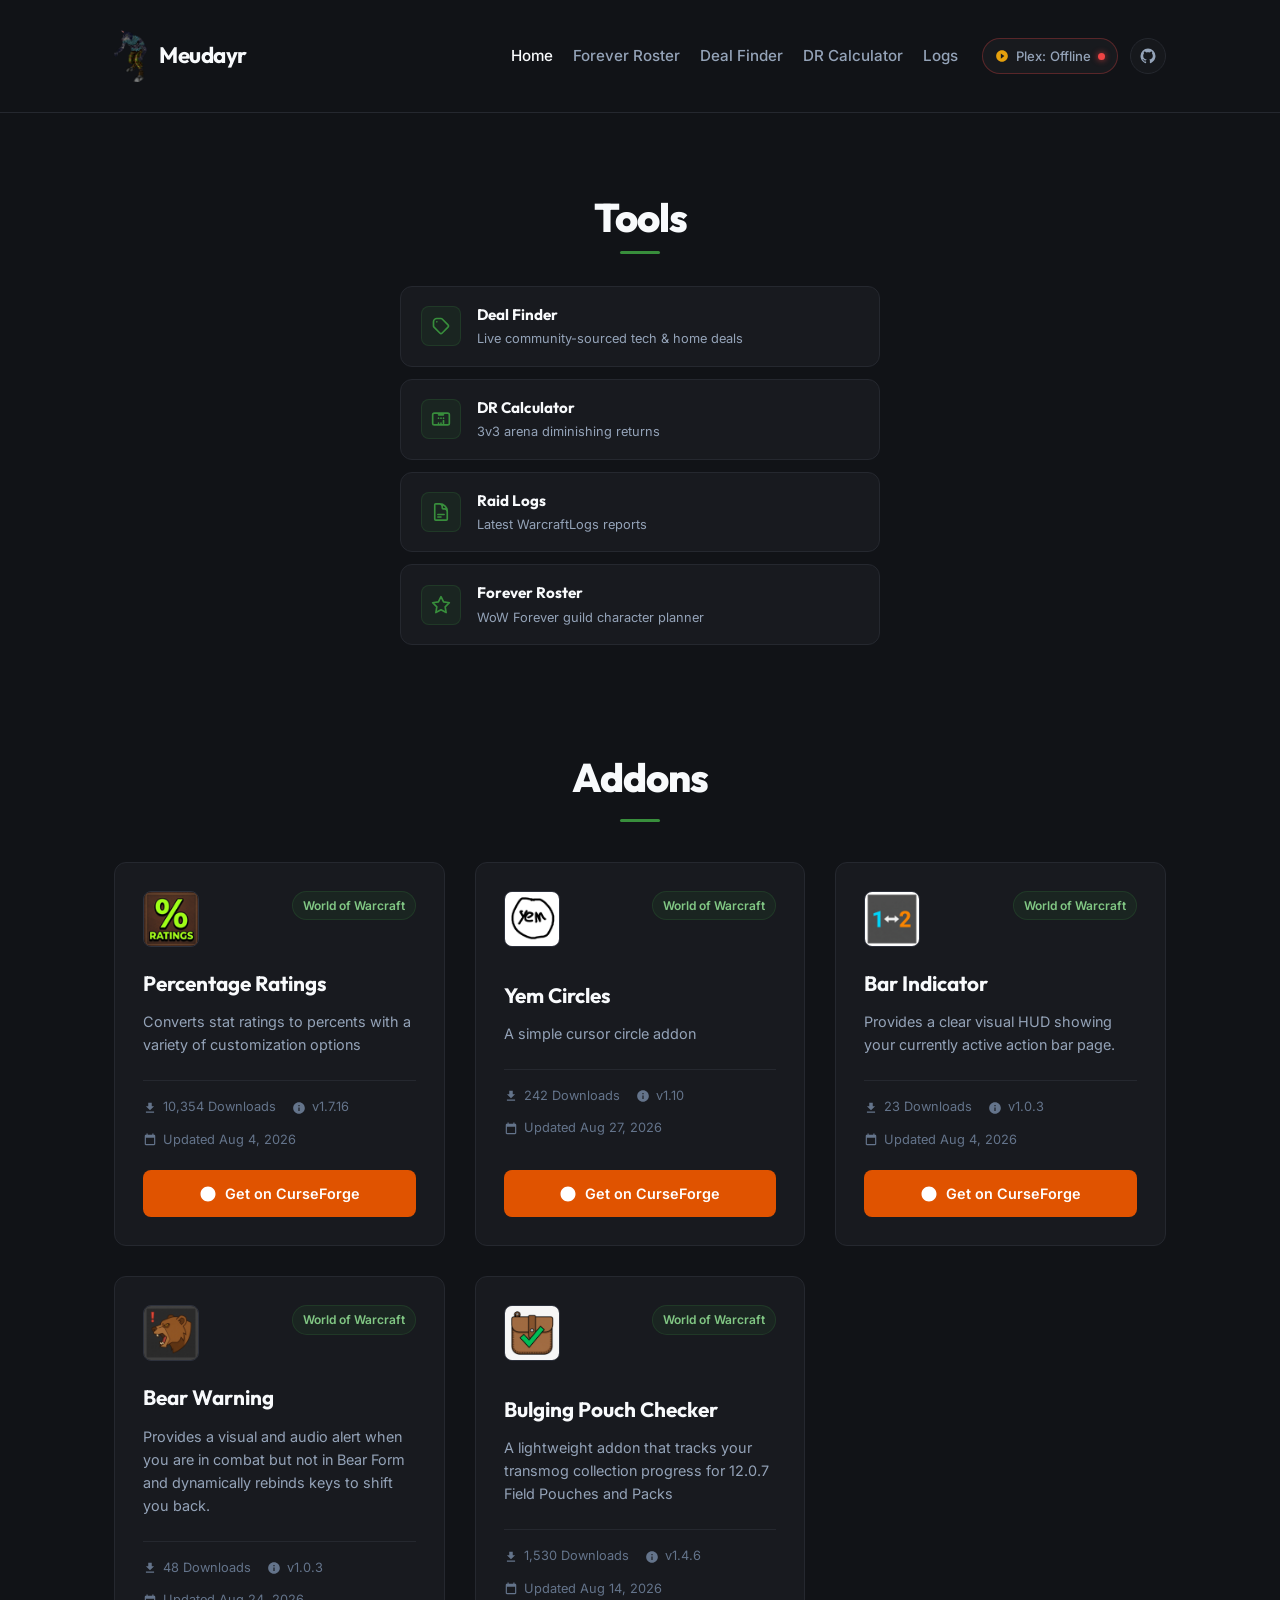
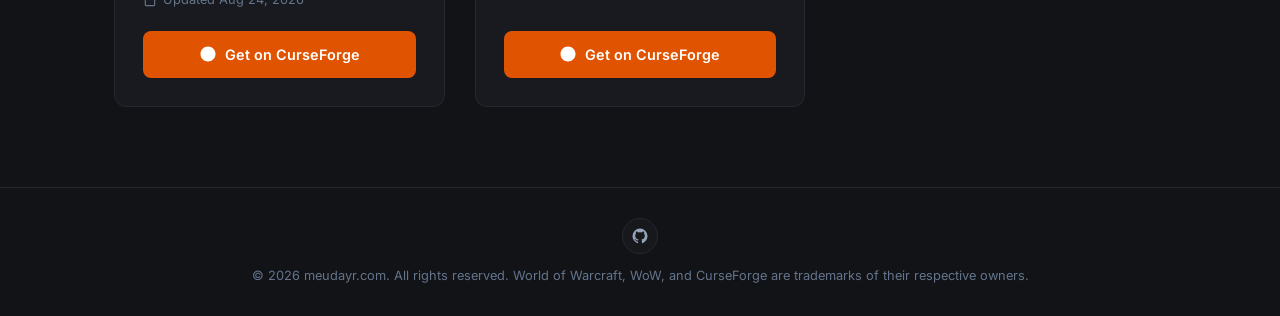
==== index.html @ 92166dbe "Update Forever Roster: replace signups icon, set Ranged DPS spell icon, remove bubble and descriptio" ====
<!DOCTYPE html>
<html lang="en">
<head>
  <meta charset="UTF-8">
  <meta name="viewport" content="width=device-width, initial-scale=1.0">
  
  <!-- SEO Meta Tags -->
  <title>Meudayr - WoW Addons & Tools</title>
  <meta name="description" content="Explore World of Warcraft addons, 3v3 Arena DR Calculator, Raid Logs, and projects by Meudayr.">
  <meta name="keywords" content="Meudayr, CurseForge, WoW Addons, World of Warcraft, Percentage Ratings, Bulging Pouch Checker, Yem Circles, DR Calculator">
  <meta name="author" content="Meudayr">
  
  <!-- OpenGraph Social Embed Tags (Discord, iMessage, Twitter, Slack) -->
  <meta property="og:title" content="Meudayr - WoW Addons & Tools">
  <meta property="og:description" content="Explore World of Warcraft addons, 3v3 Arena DR Calculator, Raid Logs, and projects by Meudayr.">
  <meta property="og:image" content="https://meudayr.com/assets/logo.png">
  <meta property="og:url" content="https://meudayr.com/">
  <meta property="og:type" content="website">

  <!-- Twitter Card Tags -->
  <meta name="twitter:card" content="summary">
  <meta name="twitter:title" content="Meudayr - WoW Addons & Tools">
  <meta name="twitter:description" content="Explore World of Warcraft addons, 3v3 Arena DR Calculator, Raid Logs, and projects by Meudayr.">
  <meta name="twitter:image" content="https://meudayr.com/assets/logo.png">
  
  <!-- Stylesheets -->
  <link rel="stylesheet" href="style.css">
  
  <!-- Favicon -->
  <link rel="icon" type="image/png" href="assets/logo.png">
</head>
<body>

  <!-- Header Navigation -->
  <header>
    <div class="container nav-container">
      <a href="index.html" class="brand" id="nav-brand-link">
        <img src="assets/logo.png" alt="Meudayr Logo" id="nav-brand-logo">
        <span>Meudayr</span>
      </a>
      <div class="nav-group">
        <nav class="nav-menu">
          <a href="index.html" class="nav-link active" id="nav-home-link">Home</a>
          <a href="forever.html" class="nav-link" id="nav-forever-link">Forever Roster</a>
          <a href="deals.html" class="nav-link" id="nav-deals-link">Deal Finder</a>
          <a href="dr.html" class="nav-link" id="nav-dr-link">DR Calculator</a>
          <a href="logs.html" class="nav-link" id="nav-logs-link">Logs</a>
        </nav>
        <div class="social-links">
          <a href="https://plex.meudayr.com" class="plex-nav-pill checking" target="_blank" rel="noopener noreferrer" id="nav-plex-link" title="Open Plex Media Server">
            <svg viewBox="0 0 24 24" fill="currentColor" class="plex-nav-svg"><path d="M12 2C6.48 2 2 6.48 2 12s4.48 10 10 10 10-4.48 10-10S17.52 2 12 2zm-2 14.5v-9l6 4.5-6 4.5z"/></svg>
            <span class="plex-nav-text">Plex: <span id="plex-status-label">Checking...</span></span>
            <span class="plex-nav-dot" id="plex-nav-dot"></span>
          </a>
          <a href="https://github.com/Meudayr" class="social-icon" target="_blank" rel="noopener noreferrer" aria-label="GitHub Profile" id="nav-github-link">
            <svg viewBox="0 0 24 24"><path d="M12 2A10 10 0 0 0 2 12c0 4.42 2.87 8.17 6.84 9.5.5.08.66-.23.66-.5v-1.69c-2.77.6-3.36-1.34-3.36-1.34-.46-1.16-1.11-1.47-1.11-1.47-.9-.62.07-.6.07-.6 1 .07 1.53 1.03 1.53 1.03.9 1.52 2.34 1.07 2.91.83.09-.65.35-1.09.63-1.34-2.22-.25-4.55-1.11-4.55-4.92 0-1.11.38-2 1.03-2.71-.1-.25-.45-1.29.1-2.64 0 0 .84-.27 2.75 1.02.79-.22 1.65-.33 2.5-.33.85 0 1.71.11 2.5.33 1.91-1.29 2.75-1.02 2.75-1.02.55 1.35.2 2.39.1 2.64.65.71 1.03 1.6 1.03 2.71 0 3.82-2.34 4.66-4.57 4.91.36.31.69.92.69 1.85V21c0 .27.16.59.67.5C19.14 20.16 22 16.42 22 12A10 10 0 0 0 12 2z"/></svg>
          </a>
        </div>
      </div>
    </div>
  </header>

  <main>
    <!-- Hero Section -->
    <section class="hero" id="hero-section">
      <div class="container hero-content">
        <h1 id="hero-title">Tools</h1>
        <div class="hero-tools" id="hero-tools">
          <a href="deals.html" class="hero-tool-card" id="hero-deals-link">
            <div class="hero-tool-icon">
              <svg viewBox="0 0 24 24" fill="none" stroke="currentColor" stroke-width="2"><path stroke-linecap="round" stroke-linejoin="round" d="M7 7h.01M7 3h5c.512 0 1.024.195 1.414.586l7 7a2 2 0 010 2.828l-7 7a2 2 0 01-2.828 0l-7-7A2 2 0 013 12V7a4 4 0 014-4z"/></svg>
            </div>
            <div class="hero-tool-text">
              <span class="hero-tool-title">Deal Finder</span>
              <span class="hero-tool-desc">Live community-sourced tech &amp; home deals</span>
            </div>
            <svg class="hero-tool-arrow" viewBox="0 0 24 24" fill="none" stroke="currentColor" stroke-width="2"><path stroke-linecap="round" stroke-linejoin="round" d="M13.5 4.5L21 12m0 0l-7.5 7.5M21 12H3"/></svg>
          </a>
          <a href="dr.html" class="hero-tool-card" id="hero-dr-link">
            <div class="hero-tool-icon">
              <svg viewBox="0 0 24 24" fill="none" stroke="currentColor" stroke-width="2"><path stroke-linecap="round" stroke-linejoin="round" d="M9 7h6m0 10v-3m-3 3h.01M9 17h.01M9 11h.01M12 11h.01M15 11h.01M4 19h16a2 2 0 002-2V7a2 2 0 00-2-2H4a2 2 0 00-2 2v10a2 2 0 002 2z"/></svg>
            </div>
            <div class="hero-tool-text">
              <span class="hero-tool-title">DR Calculator</span>
              <span class="hero-tool-desc">3v3 arena diminishing returns</span>
            </div>
            <svg class="hero-tool-arrow" viewBox="0 0 24 24" fill="none" stroke="currentColor" stroke-width="2"><path stroke-linecap="round" stroke-linejoin="round" d="M13.5 4.5L21 12m0 0l-7.5 7.5M21 12H3"/></svg>
          </a>
          <a href="logs.html" class="hero-tool-card" id="hero-logs-link">
            <div class="hero-tool-icon">
              <svg viewBox="0 0 24 24" fill="none" stroke="currentColor" stroke-width="2"><path stroke-linecap="round" stroke-linejoin="round" d="M19.5 14.25v-2.625a3.375 3.375 0 00-3.375-3.375h-1.5A1.125 1.125 0 0113.5 7.125v-1.5a3.375 3.375 0 00-3.375-3.375H8.25m0 12.75h7.5m-7.5 3H12M10.5 2.25H5.625c-.621 0-1.125.504-1.125 1.125v17.25c0 .621.504 1.125 1.125 1.125h12.75c.621 0 1.125-.504 1.125-1.125V11.25a9 9 0 00-9-9z"/></svg>
            </div>
            <div class="hero-tool-text">
              <span class="hero-tool-title">Raid Logs</span>
              <span class="hero-tool-desc">Latest WarcraftLogs reports</span>
            </div>
            <svg class="hero-tool-arrow" viewBox="0 0 24 24" fill="none" stroke="currentColor" stroke-width="2"><path stroke-linecap="round" stroke-linejoin="round" d="M13.5 4.5L21 12m0 0l-7.5 7.5M21 12H3"/></svg>
          </a>
          <a href="forever.html" class="hero-tool-card" id="hero-forever-link">
            <div class="hero-tool-icon">
              <svg viewBox="0 0 24 24" fill="none" stroke="currentColor" stroke-width="2"><path stroke-linecap="round" stroke-linejoin="round" d="M12 2L15.09 8.26L22 9.27L17 14.14L18.18 21.02L12 17.77L5.82 21.02L7 14.14L2 9.27L8.91 8.26L12 2Z"/></svg>
            </div>
            <div class="hero-tool-text">
              <span class="hero-tool-title">Forever Roster</span>
              <span class="hero-tool-desc">WoW Forever guild character planner</span>
            </div>
            <svg class="hero-tool-arrow" viewBox="0 0 24 24" fill="none" stroke="currentColor" stroke-width="2"><path stroke-linecap="round" stroke-linejoin="round" d="M13.5 4.5L21 12m0 0l-7.5 7.5M21 12H3"/></svg>
          </a>
        </div>
      </div>
    </section>

    <!-- Addons Grid Section -->
    <section class="addons-section" id="addons-showcase">
      <div class="container">
        <h2 class="section-title" id="addons-title">Addons</h2>
        <div class="addons-grid" id="addons-grid-container">
          
          <!-- Card 1: Percentage Ratings (Midnight Ratings) -->
          <div class="addon-card" id="card-percentage-ratings">
            <div class="card-top">
              <img src="assets/percentage_ratings.png" alt="Percentage Ratings Logo" class="addon-icon" id="icon-percentage-ratings">
              <span class="addon-game-badge wow" id="badge-percentage-ratings">World of Warcraft</span>
            </div>
            <div class="card-details">
              <h3>Percentage Ratings</h3>
              <p id="desc-percentage-ratings">Converts stat ratings to percents with a variety of customization options</p>
              <div class="addon-stats">
                <div class="stat-item" id="downloads-percentage-ratings">
                  <svg style="width: 14px; height: 14px;" viewBox="0 0 24 24"><path fill="currentColor" d="M5,20H19V18H5M19,9H15V3H9V9H5L12,16L19,9Z"/></svg>
                  <span><span id="count-percentage-ratings">10,354</span> Downloads</span>
                </div>
                <div class="stat-item" id="version-percentage-ratings" style="display: inline-flex;">
                  <svg style="width: 14px; height: 14px;" viewBox="0 0 24 24"><path fill="currentColor" d="M12 2C6.5 2 2 6.5 2 12s4.5 10 10 10 10-4.5 10-10S17.5 2 12 2zm1 15h-2v-6h2v6zm0-8h-2V7h2v2z"/></svg>
                  <span><span id="val-version-percentage-ratings">v1.7.16</span></span>
                </div>
                <div class="stat-item" id="updated-percentage-ratings" style="display: inline-flex;">
                  <svg style="width: 14px; height: 14px;" viewBox="0 0 24 24"><path fill="currentColor" d="M19 3h-1V1h-2v2H8V1H6v2H5c-1.1 0-2 .9-2 2v14c0 1.1.9 2 2 2h14c1.1 0 2-.9 2-2V5c0-1.1-.9-2-2-2zm0 16H5V8h14v11z"/></svg>
                  <span><span id="val-updated-percentage-ratings">Updated Aug 4, 2026</span></span>
                </div>
              </div>
            </div>
            <a href="https://www.curseforge.com/wow/addons/percentage-ratings" class="download-btn" target="_blank" rel="noopener noreferrer" id="btn-percentage-ratings">
              <svg viewBox="0 0 24 24"><path d="M12 2C6.48 2 2 6.48 2 12s4.48 10 10 10 10-4.48 10-10S17.52 2 12 2zm-1 14V9H9v7H7l5 5 5-5h-2v-7h-2v7h-2z"/></svg>
              Get on CurseForge
            </a>
          </div>

          <!-- Card 2: Yem Circles -->
          <div class="addon-card" id="card-yem-circles">
            <div class="card-top">
              <img src="assets/yem_circles.png" alt="Yem Circles Logo" class="addon-icon" id="icon-yem-circles">
              <span class="addon-game-badge wow" id="badge-yem-circles">World of Warcraft</span>
            </div>
            <div class="card-details">
              <h3>Yem Circles</h3>
              <p id="desc-yem-circles">A simple cursor circle addon</p>
              <div class="addon-stats">
                <div class="stat-item" id="downloads-yem-circles">
                  <svg style="width: 14px; height: 14px;" viewBox="0 0 24 24"><path fill="currentColor" d="M5,20H19V18H5M19,9H15V3H9V9H5L12,16L19,9Z"/></svg>
                  <span><span id="count-yem-circles">242</span> Downloads</span>
                </div>
                <div class="stat-item" id="version-yem-circles" style="display: inline-flex;">
                  <svg style="width: 14px; height: 14px;" viewBox="0 0 24 24"><path fill="currentColor" d="M12 2C6.5 2 2 6.5 2 12s4.5 10 10 10 10-4.5 10-10S17.5 2 12 2zm1 15h-2v-6h2v6zm0-8h-2V7h2v2z"/></svg>
                  <span><span id="val-version-yem-circles">v1.10</span></span>
                </div>
                <div class="stat-item" id="updated-yem-circles" style="display: inline-flex;">
                  <svg style="width: 14px; height: 14px;" viewBox="0 0 24 24"><path fill="currentColor" d="M19 3h-1V1h-2v2H8V1H6v2H5c-1.1 0-2 .9-2 2v14c0 1.1.9 2 2 2h14c1.1 0 2-.9 2-2V5c0-1.1-.9-2-2-2zm0 16H5V8h14v11z"/></svg>
                  <span><span id="val-updated-yem-circles">Updated Aug 27, 2026</span></span>
                </div>
              </div>
            </div>
            <a href="https://www.curseforge.com/wow/addons/yem-circles" class="download-btn" target="_blank" rel="noopener noreferrer" id="btn-yem-circles">
              <svg viewBox="0 0 24 24"><path d="M12 2C6.48 2 2 6.48 2 12s4.48 10 10 10 10-4.48 10-10S17.52 2 12 2zm-1 14V9H9v7H7l5 5 5-5h-2v-7h-2v7h-2z"/></svg>
              Get on CurseForge
            </a>
          </div>

          <!-- Card 3: Bar Indicator -->
          <div class="addon-card" id="card-bar-indicator">
            <div class="card-top">
              <img src="assets/bar_indicator.png" alt="Bar Indicator Logo" class="addon-icon" id="icon-bar-indicator">
              <span class="addon-game-badge wow" id="badge-bar-indicator">World of Warcraft</span>
            </div>
            <div class="card-details">
              <h3>Bar Indicator</h3>
              <p id="desc-bar-indicator">Provides a clear visual HUD showing your currently active action bar page.</p>
              <div class="addon-stats">
                <div class="stat-item" id="downloads-bar-indicator">
                  <svg style="width: 14px; height: 14px;" viewBox="0 0 24 24"><path fill="currentColor" d="M5,20H19V18H5M19,9H15V3H9V9H5L12,16L19,9Z"/></svg>
                  <span><span id="count-bar-indicator">23</span> Downloads</span>
                </div>
                <div class="stat-item" id="version-bar-indicator" style="display: inline-flex;">
                  <svg style="width: 14px; height: 14px;" viewBox="0 0 24 24"><path fill="currentColor" d="M12 2C6.5 2 2 6.5 2 12s4.5 10 10 10 10-4.5 10-10S17.5 2 12 2zm1 15h-2v-6h2v6zm0-8h-2V7h2v2z"/></svg>
                  <span><span id="val-version-bar-indicator">v1.0.3</span></span>
                </div>
                <div class="stat-item" id="updated-bar-indicator" style="display: inline-flex;">
                  <svg style="width: 14px; height: 14px;" viewBox="0 0 24 24"><path fill="currentColor" d="M19 3h-1V1h-2v2H8V1H6v2H5c-1.1 0-2 .9-2 2v14c0 1.1.9 2 2 2h14c1.1 0 2-.9 2-2V5c0-1.1-.9-2-2-2zm0 16H5V8h14v11z"/></svg>
                  <span><span id="val-updated-bar-indicator">Updated Aug 4, 2026</span></span>
                </div>
              </div>
            </div>
            <a href="https://www.curseforge.com/wow/addons/bar-indicator" class="download-btn" target="_blank" rel="noopener noreferrer" id="btn-bar-indicator">
              <svg viewBox="0 0 24 24"><path d="M12 2C6.48 2 2 6.48 2 12s4.48 10 10 10 10-4.48 10-10S17.52 2 12 2zm-1 14V9H9v7H7l5 5 5-5h-2v-7h-2v7h-2z"/></svg>
              Get on CurseForge
            </a>
          </div>

          <!-- Card 4: Bear Warning -->
          <div class="addon-card" id="card-bear-warning">
            <div class="card-top">
              <img src="assets/bear_warning.png" alt="Bear Warning Logo" class="addon-icon" id="icon-bear-warning">
              <span class="addon-game-badge wow" id="badge-bear-warning">World of Warcraft</span>
            </div>
            <div class="card-details">
              <h3>Bear Warning</h3>
              <p id="desc-bear-warning">Provides a visual and audio alert when you are in combat but not in Bear Form and dynamically rebinds keys to shift you back.</p>
              <div class="addon-stats">
                <div class="stat-item" id="downloads-bear-warning">
                  <svg style="width: 14px; height: 14px;" viewBox="0 0 24 24"><path fill="currentColor" d="M5,20H19V18H5M19,9H15V3H9V9H5L12,16L19,9Z"/></svg>
                  <span><span id="count-bear-warning">48</span> Downloads</span>
                </div>
                <div class="stat-item" id="version-bear-warning" style="display: inline-flex;">
                  <svg style="width: 14px; height: 14px;" viewBox="0 0 24 24"><path fill="currentColor" d="M12 2C6.5 2 2 6.5 2 12s4.5 10 10 10 10-4.5 10-10S17.5 2 12 2zm1 15h-2v-6h2v6zm0-8h-2V7h2v2z"/></svg>
                  <span><span id="val-version-bear-warning">v1.0.3</span></span>
                </div>
                <div class="stat-item" id="updated-bear-warning" style="display: inline-flex;">
                  <svg style="width: 14px; height: 14px;" viewBox="0 0 24 24"><path fill="currentColor" d="M19 3h-1V1h-2v2H8V1H6v2H5c-1.1 0-2 .9-2 2v14c0 1.1.9 2 2 2h14c1.1 0 2-.9 2-2V5c0-1.1-.9-2-2-2zm0 16H5V8h14v11z"/></svg>
                  <span><span id="val-updated-bear-warning">Updated Aug 24, 2026</span></span>
                </div>
              </div>
            </div>
            <a href="https://www.curseforge.com/wow/addons/bear-warning" class="download-btn" target="_blank" rel="noopener noreferrer" id="btn-bear-warning">
              <svg viewBox="0 0 24 24"><path d="M12 2C6.48 2 2 6.48 2 12s4.48 10 10 10 10-4.48 10-10S17.52 2 12 2zm-1 14V9H9v7H7l5 5 5-5h-2v-7h-2v7h-2z"/></svg>
              Get on CurseForge
            </a>
          </div>

          <!-- Card 5: Bulging Pouch Checker -->
          <div class="addon-card" id="card-bulging-pouch-checker">
            <div class="card-top">
              <img src="assets/bulging_pouch_checker.png" alt="Bulging Pouch Checker Logo" class="addon-icon" id="icon-bulging-pouch-checker">
              <span class="addon-game-badge wow" id="badge-bulging-pouch-checker">World of Warcraft</span>
            </div>
            <div class="card-details">
              <h3>Bulging Pouch Checker</h3>
              <p id="desc-bulging-pouch-checker">A lightweight addon that tracks your transmog collection progress for 12.0.7 Field Pouches and Packs</p>
              <div class="addon-stats">
                <div class="stat-item" id="downloads-bulging-pouch-checker">
                  <svg style="width: 14px; height: 14px;" viewBox="0 0 24 24"><path fill="currentColor" d="M5,20H19V18H5M19,9H15V3H9V9H5L12,16L19,9Z"/></svg>
                  <span><span id="count-bulging-pouch-checker">1,530</span> Downloads</span>
                </div>
                <div class="stat-item" id="version-bulging-pouch-checker" style="display: inline-flex;">
                  <svg style="width: 14px; height: 14px;" viewBox="0 0 24 24"><path fill="currentColor" d="M12 2C6.5 2 2 6.5 2 12s4.5 10 10 10 10-4.5 10-10S17.5 2 12 2zm1 15h-2v-6h2v6zm0-8h-2V7h2v2z"/></svg>
                  <span><span id="val-version-bulging-pouch-checker">v1.4.6</span></span>
                </div>
                <div class="stat-item" id="updated-bulging-pouch-checker" style="display: inline-flex;">
                  <svg style="width: 14px; height: 14px;" viewBox="0 0 24 24"><path fill="currentColor" d="M19 3h-1V1h-2v2H8V1H6v2H5c-1.1 0-2 .9-2 2v14c0 1.1.9 2 2 2h14c1.1 0 2-.9 2-2V5c0-1.1-.9-2-2-2zm0 16H5V8h14v11z"/></svg>
                  <span><span id="val-updated-bulging-pouch-checker">Updated Aug 14, 2026</span></span>
                </div>
              </div>
            </div>
            <a href="https://www.curseforge.com/wow/addons/bulging-pouch-checker" class="download-btn" target="_blank" rel="noopener noreferrer" id="btn-bulging-pouch-checker">
              <svg viewBox="0 0 24 24"><path d="M12 2C6.48 2 2 6.48 2 12s4.48 10 10 10 10-4.48 10-10S17.52 2 12 2zm-1 14V9H9v7H7l5 5 5-5h-2v-7h-2v7h-2z"/></svg>
              Get on CurseForge
            </a>
          </div>

        </div>
      </div>
    </section>
  </main>

  <!-- Footer -->
  <footer>
    <div class="container footer-content">
      <div class="social-links" id="footer-social-links">
        <a href="https://github.com/Meudayr" class="social-icon" target="_blank" rel="noopener noreferrer" aria-label="GitHub Profile" id="footer-github-link">
          <svg viewBox="0 0 24 24"><path d="M12 2A10 10 0 0 0 2 12c0 4.42 2.87 8.17 6.84 9.5.5.08.66-.23.66-.5v-1.69c-2.77.6-3.36-1.34-3.36-1.34-.46-1.16-1.11-1.47-1.11-1.47-.9-.62.07-.6.07-.6 1 .07 1.53 1.03 1.53 1.03.9 1.52 2.34 1.07 2.91.83.09-.65.35-1.09.63-1.34-2.22-.25-4.55-1.11-4.55-4.92 0-1.11.38-2 1.03-2.71-.1-.25-.45-1.29.1-2.64 0 0 .84-.27 2.75 1.02.79-.22 1.65-.33 2.5-.33.85 0 1.71.11 2.5.33 1.91-1.29 2.75-1.02 2.75-1.02.55 1.35.2 2.39.1 2.64.65.71 1.03 1.6 1.03 2.71 0 3.82-2.34 4.66-4.57 4.91.36.31.69.92.69 1.85V21c0 .27.16.59.67.5C19.14 20.16 22 16.42 22 12A10 10 0 0 0 12 2z"/></svg>
        </a>
      </div>
      <p class="copyright" id="footer-copyright">&copy; 2026 meudayr.com. All rights reserved. World of Warcraft, WoW, and CurseForge are trademarks of their respective owners.</p>
    </div>
  </footer>

  <!-- Dynamic CurseForge Download Counters via CFWidget API with LocalStorage Caching & Fallbacks -->
  <script>
    const FALLBACK_STATS = {
      'percentage-ratings': {
        description: 'Converts stat ratings to percents with a variety of customization options',
        downloads: '10,354',
        version: 'v1.7.16',
        updated: 'Updated Aug 4, 2026'
      },
      'yem-circles': {
        description: 'A simple cursor circle addon',
        downloads: '242',
        version: 'v1.10',
        updated: 'Updated Aug 27, 2026'
      },
      'bar-indicator': {
        description: 'Provides a clear visual HUD showing your currently active action bar page.',
        downloads: '23',
        version: 'v1.0.3',
        updated: 'Updated Aug 4, 2026'
      },
      'bear-warning': {
        description: 'Provides a visual and audio alert when you are in combat but not in Bear Form and dynamically rebinds keys to shift you back.',
        downloads: '48',
        version: 'v1.0.3',
        updated: 'Updated Aug 24, 2026'
      },
      'bulging-pouch-checker': {
        description: 'A lightweight addon that tracks your transmog collection progress for 12.0.7 Field Pouches and Packs',
        downloads: '1,530',
        version: 'v1.4.6',
        updated: 'Updated Aug 14, 2026'
      }
    };

    function renderAddonStats(elementId, countStr, versionStr, updatedStr, descriptionStr) {
      if (descriptionStr) {
        const descEl = document.getElementById(`desc-${elementId}`);
        if (descEl) descEl.textContent = descriptionStr;
      }
      if (countStr) {
        const countEl = document.getElementById(`count-${elementId}`);
        if (countEl) countEl.textContent = countStr;
      }
      if (versionStr) {
        const verEl = document.getElementById(`version-${elementId}`);
        const valEl = document.getElementById(`val-version-${elementId}`);
        if (valEl) valEl.textContent = versionStr;
        if (verEl) verEl.style.display = 'inline-flex';
      }
      if (updatedStr) {
        const updatedEl = document.getElementById(`updated-${elementId}`);
        const valUpdatedEl = document.getElementById(`val-updated-${elementId}`);
        if (valUpdatedEl) valUpdatedEl.textContent = updatedStr.startsWith('Updated') ? updatedStr : `Updated ${updatedStr}`;
        if (updatedEl) updatedEl.style.display = 'inline-flex';
      }
    }

    async function fetchDownloads(slug, elementId) {
      // Immediate localStorage hydration for 0ms delay
      try {
        const rawCache = localStorage.getItem(`cf_cache_${slug}`);
        if (rawCache) {
          const cached = JSON.parse(rawCache);
          renderAddonStats(elementId, cached.countStr, cached.versionText, cached.updatedText, cached.description);
        }
      } catch (e) {}

      const controller = new AbortController();
      const timeoutId = setTimeout(() => controller.abort(), 4000);

      try {
        const response = await fetch(`https://api.cfwidget.com/wow/addons/${slug}`, { signal: controller.signal });
        clearTimeout(timeoutId);

        if (!response.ok) {
          throw new Error(`CurseForge API returned HTTP ${response.status}`);
        }

        const data = await response.json();

        let count = 0;
        if (data && data.downloads) {
          count = typeof data.downloads === 'object' ? (data.downloads.total || 0) : data.downloads;
        }

        const description = data.summary || null;

        let versionText = '';
        if (data.files && data.files.length > 0) {
          const latestFile = data.files[0];
          let rawDisplay = latestFile.display || "";
          let verMatch = rawDisplay.match(/v\d+\.\d+(\.\d+)?/i);
          versionText = verMatch ? verMatch[0] : latestFile.name;
        }

        let updatedText = '';
        if (data.files && data.files.length > 0 && data.files[0].uploaded_at) {
          const date = new Date(data.files[0].uploaded_at);
          updatedText = date.toLocaleDateString(undefined, { year: 'numeric', month: 'short', day: 'numeric' });
        }

        const countStr = count > 0 ? count.toLocaleString() : null;

        // Render live data
        renderAddonStats(elementId, countStr, versionText, updatedText, description);

        // Save to LocalStorage cache
        const cachePayload = {
          countStr,
          versionText,
          updatedText,
          description,
          cachedAt: new Date().toISOString()
        };
        try {
          localStorage.setItem(`cf_cache_${slug}`, JSON.stringify(cachePayload));
        } catch (e) {}

        console.info(`[Addon Stats] Live CurseForge data loaded for ${slug}.`);

      } catch (err) {
        clearTimeout(timeoutId);

        // Try restoring from LocalStorage cache
        let restored = false;
        try {
          const rawCache = localStorage.getItem(`cf_cache_${slug}`);
          if (rawCache) {
            const cached = JSON.parse(rawCache);
            renderAddonStats(elementId, cached.countStr, cached.versionText, cached.updatedText, cached.description);
            restored = true;
            console.warn(`[Addon Stats] Could not reach CurseForge API for "${slug}" (${err.message}). Using cached data from ${new Date(cached.cachedAt).toLocaleDateString()}.`);
          }
        } catch (cacheErr) {}

        if (!restored) {
          const fallback = FALLBACK_STATS[slug];
          if (fallback) {
            renderAddonStats(elementId, fallback.downloads, fallback.version, fallback.updated, fallback.description);
          }
          console.warn(`[Addon Stats] Could not reach CurseForge API for "${slug}" (${err.message}). Displaying baseline fallback data.`);
        }
      }
    }

    // Fetch stats on page load
    fetchDownloads('percentage-ratings', 'percentage-ratings');
    fetchDownloads('yem-circles', 'yem-circles');
    fetchDownloads('bar-indicator', 'bar-indicator');
    fetchDownloads('bear-warning', 'bear-warning');
    fetchDownloads('bulging-pouch-checker', 'bulging-pouch-checker');

    // Live Plex Status Checker via Plex.tv API
    const PLEX_TOKEN = "ypFBiUJSYfzyDDivAGhu";

    async function checkPlexStatus() {
      const pill = document.getElementById('nav-plex-link');
      const label = document.getElementById('plex-status-label');
      if (!pill || !label) return;

      if (!PLEX_TOKEN) {
        pill.className = 'plex-nav-pill offline';
        label.textContent = 'Setup Token';
        pill.setAttribute('title', 'Add X-Plex-Token to enable live Plex server status');
        return;
      }

      try {
        const res = await fetch(`https://plex.tv/api/v2/resources?X-Plex-Token=${encodeURIComponent(PLEX_TOKEN)}&includeHttps=1`, {
          headers: {
            'Accept': 'application/json',
            'X-Plex-Client-Identifier': 'meudayr-homepage'
          }
        });

        if (res.ok) {
          const resources = await res.json();
          const server = resources.find(r => r.provides && r.provides.includes('server'));

          if (server && server.presence) {
            pill.className = 'plex-nav-pill online';
            label.textContent = 'Online';
            pill.setAttribute('title', `Plex Server: ${server.name || 'Online'}`);
            return;
          }
        }
      } catch (err) {
        console.warn('Plex.tv API status check failed:', err);
      }

      pill.className = 'plex-nav-pill offline';
      label.textContent = 'Offline';
      pill.setAttribute('title', 'Plex Server: Offline');
    }

    checkPlexStatus();
  </script>
</body>
</html>
---- style.css ----
/* 
   meudayr.com - Minimalist Flat Design System
   WoW Druid/Tauren themed styling with solid colors, clean cards, and flat interfaces.
*/

@import url('https://fonts.googleapis.com/css2?family=Inter:wght@400;500;600&family=Outfit:wght@600;700;800&display=swap');

:root {
  --bg-color: #111317;
  --card-bg: #181a1f;
  --card-border: #25282f;
  --card-border-hover: #3b3f4a;
  
  /* WoW Druid & Earthy Palette */
  --primary: #388e3c; /* Flat Forest Green */
  --accent: #c09d52;  /* Flat Bronze/Gold */
  
  --text-main: #f8fafc;
  --text-muted: #94a3b8;
  --text-dark: #64748b;
  
  --font-display: 'Outfit', sans-serif;
  --font-sans: 'Inter', sans-serif;
  
  --transition: all 0.2s ease-in-out;
  --radius-lg: 12px;
  --radius-md: 8px;
}

/* Reset & Base Styles */
*, *::before, *::after {
  box-sizing: border-box;
  margin: 0;
  padding: 0;
}

html {
  scroll-behavior: smooth;
}

body {
  background-color: var(--bg-color);
  color: var(--text-main);
  font-family: var(--font-sans);
  min-height: 100vh;
  display: flex;
  flex-direction: column;
  line-height: 1.6;
  overflow-x: hidden;
}

/* Container */
.container {
  width: 100%;
  max-width: 1100px;
  margin: 0 auto;
  padding: 0 24px;
}

/* Header & Navigation */
header {
  padding: 30px 0;
  border-bottom: 1px solid var(--card-border);
}

.nav-container {
  display: flex;
  justify-content: space-between;
  align-items: center;
}

.brand {
  display: flex;
  align-items: center;
  gap: 12px;
  text-decoration: none;
  color: var(--text-main);
  font-family: var(--font-display);
  font-weight: 700;
  font-size: 1.4rem;
  letter-spacing: -0.5px;
}

.brand img {
  height: 52px;
  width: auto;
  border-radius: 0;
  object-fit: contain;
}

.brand span {
  color: var(--text-main);
}

.nav-group {
  display: flex;
  align-items: center;
  gap: 24px;
}

.nav-menu {
  display: flex;
  gap: 20px;
}

.nav-link {
  color: var(--text-muted);
  text-decoration: none;
  font-size: 0.95rem;
  font-weight: 500;
  transition: var(--transition);
}

.nav-link:hover, .nav-link.active {
  color: var(--text-main);
}

/* Hero Section */
.hero {
  padding: 80px 0 60px;
  text-align: center;
}

.hero-content {
  max-width: 700px;
  margin: 0 auto;
}

/* Hero Tool Cards */
.hero-tools {
  display: flex;
  flex-direction: column;
  gap: 12px;
  margin-top: 32px;
  max-width: 480px;
  margin-left: auto;
  margin-right: auto;
}

.hero-tool-card {
  display: flex;
  align-items: center;
  gap: 16px;
  padding: 16px 20px;
  background: var(--card-bg);
  border: 1px solid var(--card-border);
  border-radius: var(--radius-lg);
  text-decoration: none;
  color: inherit;
  transition: var(--transition);
  text-align: left;
}

.hero-tool-card:hover {
  border-color: var(--card-border-hover);
  transform: translateX(4px);
}

.hero-tool-card:hover .hero-tool-arrow {
  opacity: 1;
  transform: translateX(0);
}

.hero-tool-icon {
  width: 40px;
  height: 40px;
  border-radius: var(--radius-md);
  background: rgba(56, 142, 60, 0.1);
  border: 1px solid rgba(56, 142, 60, 0.2);
  display: flex;
  align-items: center;
  justify-content: center;
  flex-shrink: 0;
  color: var(--primary);
}

.hero-tool-icon svg {
  width: 20px;
  height: 20px;
}

.hero-tool-text {
  display: flex;
  flex-direction: column;
  gap: 2px;
  flex: 1;
}

.hero-tool-title {
  font-family: var(--font-display);
  font-weight: 700;
  font-size: 0.95rem;
  color: var(--text-main);
}

.hero-tool-desc {
  font-size: 0.8rem;
  color: var(--text-muted);
}

.hero-tool-arrow {
  width: 18px;
  height: 18px;
  color: var(--text-muted);
  opacity: 0;
  transform: translateX(-6px);
  transition: var(--transition);
  flex-shrink: 0;
}

/* Plex Nav Toolbar Pill Styling */
.plex-nav-pill {
  display: inline-flex;
  align-items: center;
  gap: 7px;
  padding: 6px 12px;
  border-radius: 100px;
  background: rgba(255, 255, 255, 0.03);
  border: 1px solid var(--card-border);
  color: var(--text-muted);
  font-size: 0.82rem;
  font-weight: 500;
  text-decoration: none;
  transition: var(--transition);
  height: 36px;
  white-space: nowrap;
}

.plex-nav-pill:hover {
  border-color: #e5a00d;
  background: rgba(229, 160, 13, 0.08);
  color: var(--text-main);
}

.plex-nav-svg {
  width: 14px;
  height: 14px;
  color: #e5a00d;
  flex-shrink: 0;
}

.plex-nav-text {
  color: var(--text-muted);
}

.plex-nav-pill.online .plex-nav-text {
  color: var(--text-main);
}

.plex-nav-dot {
  width: 7px;
  height: 7px;
  border-radius: 50%;
  background: #94a3b8;
  flex-shrink: 0;
  transition: background 0.3s ease, box-shadow 0.3s ease;
}

.plex-nav-pill.online .plex-nav-dot {
  background: #4caf50;
  box-shadow: 0 0 6px rgba(76, 175, 80, 0.8);
}

.plex-nav-pill.online {
  border-color: rgba(76, 175, 80, 0.3);
}

.plex-nav-pill.offline .plex-nav-dot {
  background: #ef4444;
  box-shadow: 0 0 6px rgba(239, 68, 68, 0.8);
}

.plex-nav-pill.offline {
  border-color: rgba(239, 68, 68, 0.3);
}

.badge {
  display: inline-block;
  padding: 4px 12px;
  background: rgba(56, 142, 60, 0.12);
  border: 1px solid rgba(56, 142, 60, 0.25);
  border-radius: 100px;
  font-size: 0.8rem;
  font-weight: 600;
  color: var(--primary);
  text-transform: uppercase;
  letter-spacing: 1px;
  margin-bottom: 24px;
}

.hero h1 {
  font-family: var(--font-display);
  font-size: clamp(2rem, 4vw, 2.5rem);
  font-weight: 800;
  line-height: 1.2;
  letter-spacing: -1px;
  margin-bottom: 20px;
  color: var(--text-main);
}

.hero p {
  font-size: clamp(1rem, 2vw, 1.15rem);
  color: var(--text-muted);
  margin-bottom: 40px;
}

/* Addons Grid Section */
.addons-section {
  padding: 40px 0 80px;
}

.section-title {
  font-family: var(--font-display);
  font-size: clamp(2rem, 4vw, 2.5rem);
  font-weight: 800;
  letter-spacing: -1px;
  margin-bottom: 40px;
  text-align: center;
  position: relative;
}

.hero h1::after,
.section-title::after {
  content: '';
  display: block;
  width: 40px;
  height: 3px;
  background: var(--primary);
  border-radius: 2px;
  margin: 10px auto 0;
}

.addons-grid {
  display: grid;
  grid-template-columns: repeat(auto-fit, minmax(320px, 1fr));
  gap: 30px;
}

/* Flat Addon Card */
.addon-card {
  background: var(--card-bg);
  border: 1px solid var(--card-border);
  border-radius: var(--radius-lg);
  padding: 28px;
  display: flex;
  flex-direction: column;
  justify-content: space-between;
  transition: var(--transition);
  position: relative;
}

.addon-card:hover {
  transform: translateY(-2px);
  border-color: var(--card-border-hover);
}

.card-top {
  display: flex;
  align-items: flex-start;
  justify-content: space-between;
  margin-bottom: 20px;
}

.addon-icon {
  width: 56px;
  height: 56px;
  background: #20232a;
  border: 1px solid #2d313c;
  border-radius: var(--radius-md);
  object-fit: cover;
  display: flex;
  align-items: center;
  justify-content: center;
  font-size: 1.8rem;
  color: var(--primary);
}

.addon-game-badge {
  font-size: 0.75rem;
  font-weight: 600;
  padding: 4px 10px;
  border-radius: 100px;
  background: rgba(255, 255, 255, 0.05);
  border: 1px solid rgba(255, 255, 255, 0.08);
  color: var(--text-muted);
}

.addon-game-badge.wow {
  background: rgba(56, 142, 60, 0.1);
  border-color: rgba(56, 142, 60, 0.2);
  color: #81c784;
}

.addon-card h3 {
  font-family: var(--font-display);
  font-size: 1.3rem;
  font-weight: 700;
  margin-bottom: 10px;
  color: var(--text-main);
}

.addon-card p {
  color: var(--text-muted);
  font-size: 0.9rem;
  margin-bottom: 24px;
  flex-grow: 1;
}

.addon-stats {
  display: flex;
  flex-wrap: wrap;
  gap: 12px 16px;
  margin-bottom: 20px;
  font-size: 0.8rem;
  color: var(--text-dark);
  border-top: 1px solid var(--card-border);
  padding-top: 16px;
}

.stat-item {
  display: flex;
  align-items: center;
  gap: 6px;
}

/* Flat Download Button */
.download-btn {
  display: inline-flex;
  align-items: center;
  justify-content: center;
  gap: 8px;
  width: 100%;
  padding: 12px 18px;
  border-radius: var(--radius-md);
  font-size: 0.9rem;
  font-weight: 600;
  text-decoration: none;
  background: #e05300;
  color: white;
  transition: var(--transition);
  border: none;
  cursor: pointer;
}

.download-btn:hover {
  background: #f55d00;
}

.download-btn svg {
  width: 18px;
  height: 18px;
  fill: currentColor;
}

/* Footer */
footer {
  margin-top: auto;
  padding: 30px 0;
  border-top: 1px solid var(--card-border);
  text-align: center;
}

.footer-content {
  display: flex;
  flex-direction: column;
  align-items: center;
  gap: 12px;
}

.social-links {
  display: flex;
  gap: 12px;
}

.social-icon {
  display: flex;
  align-items: center;
  justify-content: center;
  width: 36px;
  height: 36px;
  border-radius: 50%;
  background: rgba(255, 255, 255, 0.02);
  border: 1px solid var(--card-border);
  color: var(--text-muted);
  transition: var(--transition);
  text-decoration: none;
  position: relative;
}

.social-icon:hover {
  background: rgba(56, 142, 60, 0.1);
  border-color: var(--primary);
  color: var(--primary);
}

.social-icon svg {
  width: 18px;
  height: 18px;
  fill: currentColor;
}

.copyright {
  font-size: 0.8rem;
  color: var(--text-dark);
}

/* Responsive */
@media (max-width: 768px) {
  header {
    padding: 16px 0;
  }

  .nav-container {
    display: flex;
    flex-direction: column;
    align-items: center;
    gap: 12px;
  }

  .brand {
    gap: 10px;
    font-size: 1.3rem;
  }

  .brand img {
    height: 44px;
  }

  .nav-group {
    display: flex;
    flex-direction: column;
    align-items: center;
    gap: 10px;
    width: 100%;
  }

  .nav-menu {
    display: flex;
    justify-content: center;
    align-items: center;
    gap: 16px;
    width: 100%;
    flex-wrap: wrap;
  }

  .nav-link {
    font-size: 0.9rem;
    padding: 2px 4px;
  }

  .social-links {
    display: flex;
    align-items: center;
    justify-content: center;
    gap: 10px;
  }

  .plex-nav-pill {
    height: 32px;
    padding: 4px 10px;
    font-size: 0.78rem;
  }

  .social-icon {
    width: 32px;
    height: 32px;
  }

  .hero {
    padding: 50px 0 35px;
  }

  .addons-grid {
    grid-template-columns: 1fr;
  }
}
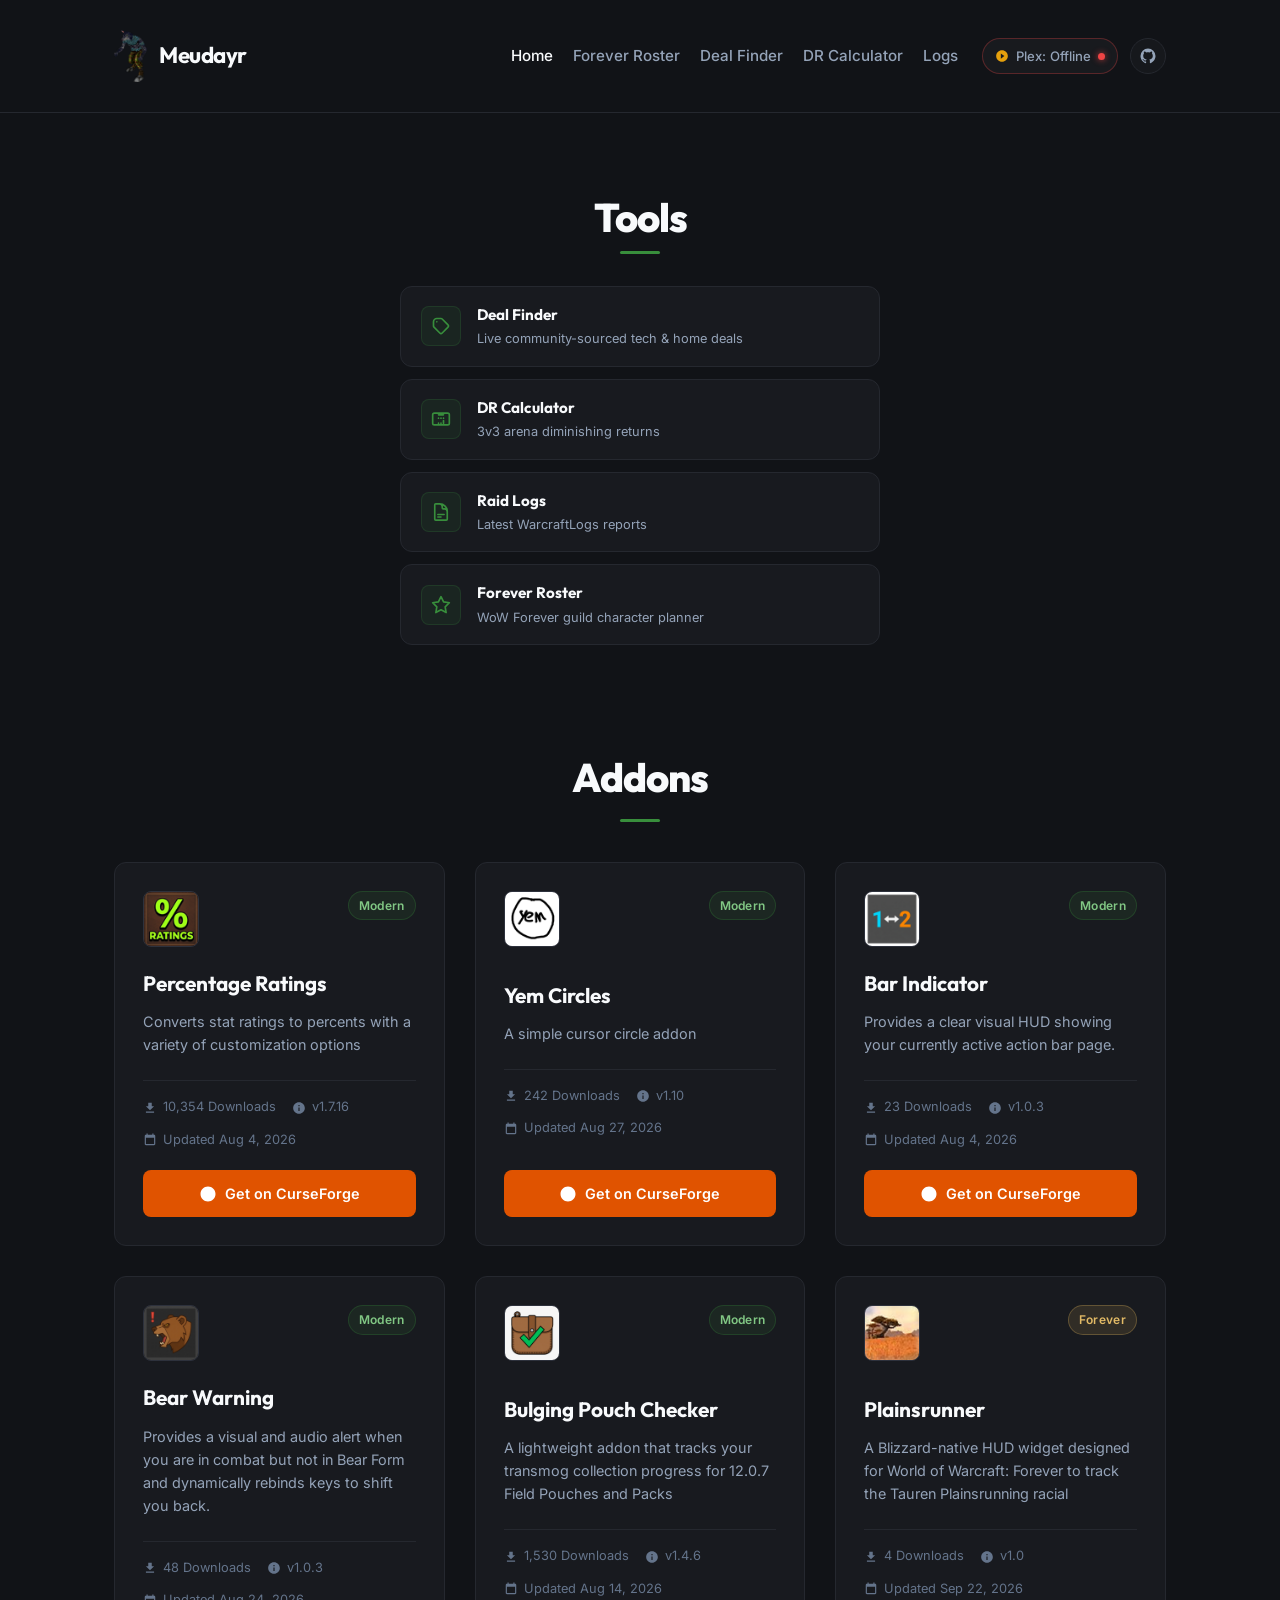
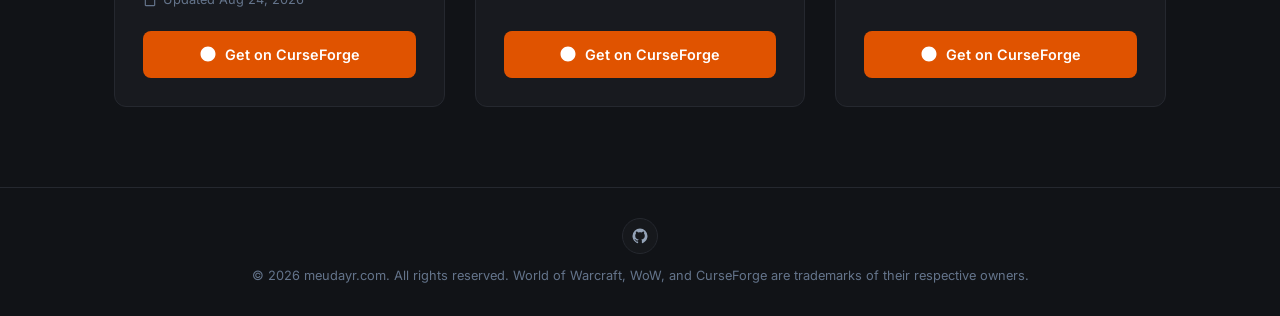
==== commit f17117ff: "Add Plainsrunner addon card with Forever tag and update modern tags" ====
--- a/index.html
+++ b/index.html
@@ -120,7 +120,7 @@
           <div class="addon-card" id="card-percentage-ratings">
             <div class="card-top">
               <img src="assets/percentage_ratings.png" alt="Percentage Ratings Logo" class="addon-icon" id="icon-percentage-ratings">
-              <span class="addon-game-badge wow" id="badge-percentage-ratings">World of Warcraft</span>
+              <span class="addon-game-badge modern" id="badge-percentage-ratings">Modern</span>
             </div>
             <div class="card-details">
               <h3>Percentage Ratings</h3>
@@ -150,7 +150,7 @@
           <div class="addon-card" id="card-yem-circles">
             <div class="card-top">
               <img src="assets/yem_circles.png" alt="Yem Circles Logo" class="addon-icon" id="icon-yem-circles">
-              <span class="addon-game-badge wow" id="badge-yem-circles">World of Warcraft</span>
+              <span class="addon-game-badge modern" id="badge-yem-circles">Modern</span>
             </div>
             <div class="card-details">
               <h3>Yem Circles</h3>
@@ -180,7 +180,7 @@
           <div class="addon-card" id="card-bar-indicator">
             <div class="card-top">
               <img src="assets/bar_indicator.png" alt="Bar Indicator Logo" class="addon-icon" id="icon-bar-indicator">
-              <span class="addon-game-badge wow" id="badge-bar-indicator">World of Warcraft</span>
+              <span class="addon-game-badge modern" id="badge-bar-indicator">Modern</span>
             </div>
             <div class="card-details">
               <h3>Bar Indicator</h3>
@@ -210,7 +210,7 @@
           <div class="addon-card" id="card-bear-warning">
             <div class="card-top">
               <img src="assets/bear_warning.png" alt="Bear Warning Logo" class="addon-icon" id="icon-bear-warning">
-              <span class="addon-game-badge wow" id="badge-bear-warning">World of Warcraft</span>
+              <span class="addon-game-badge modern" id="badge-bear-warning">Modern</span>
             </div>
             <div class="card-details">
               <h3>Bear Warning</h3>
@@ -240,7 +240,7 @@
           <div class="addon-card" id="card-bulging-pouch-checker">
             <div class="card-top">
               <img src="assets/bulging_pouch_checker.png" alt="Bulging Pouch Checker Logo" class="addon-icon" id="icon-bulging-pouch-checker">
-              <span class="addon-game-badge wow" id="badge-bulging-pouch-checker">World of Warcraft</span>
+              <span class="addon-game-badge modern" id="badge-bulging-pouch-checker">Modern</span>
             </div>
             <div class="card-details">
               <h3>Bulging Pouch Checker</h3>
@@ -261,6 +261,36 @@
               </div>
             </div>
             <a href="https://www.curseforge.com/wow/addons/bulging-pouch-checker" class="download-btn" target="_blank" rel="noopener noreferrer" id="btn-bulging-pouch-checker">
+              <svg viewBox="0 0 24 24"><path d="M12 2C6.48 2 2 6.48 2 12s4.48 10 10 10 10-4.48 10-10S17.52 2 12 2zm-1 14V9H9v7H7l5 5 5-5h-2v-7h-2v7h-2z"/></svg>
+              Get on CurseForge
+            </a>
+          </div>
+
+          <!-- Card 6: Plainsrunner -->
+          <div class="addon-card" id="card-plainsrunner">
+            <div class="card-top">
+              <img src="assets/plainsrunner.png" alt="Plainsrunner Logo" class="addon-icon" id="icon-plainsrunner">
+              <span class="addon-game-badge forever" id="badge-plainsrunner">Forever</span>
+            </div>
+            <div class="card-details">
+              <h3>Plainsrunner</h3>
+              <p id="desc-plainsrunner">A Blizzard-native HUD widget designed for World of Warcraft: Forever to track the Tauren Plainsrunning racial</p>
+              <div class="addon-stats">
+                <div class="stat-item" id="downloads-plainsrunner">
+                  <svg style="width: 14px; height: 14px;" viewBox="0 0 24 24"><path fill="currentColor" d="M5,20H19V18H5M19,9H15V3H9V9H5L12,16L19,9Z"/></svg>
+                  <span><span id="count-plainsrunner">4</span> Downloads</span>
+                </div>
+                <div class="stat-item" id="version-plainsrunner" style="display: inline-flex;">
+                  <svg style="width: 14px; height: 14px;" viewBox="0 0 24 24"><path fill="currentColor" d="M12 2C6.5 2 2 6.5 2 12s4.5 10 10 10 10-4.5 10-10S17.5 2 12 2zm1 15h-2v-6h2v6zm0-8h-2V7h2v2z"/></svg>
+                  <span><span id="val-version-plainsrunner">v1.0</span></span>
+                </div>
+                <div class="stat-item" id="updated-plainsrunner" style="display: inline-flex;">
+                  <svg style="width: 14px; height: 14px;" viewBox="0 0 24 24"><path fill="currentColor" d="M19 3h-1V1h-2v2H8V1H6v2H5c-1.1 0-2 .9-2 2v14c0 1.1.9 2 2 2h14c1.1 0 2-.9 2-2V5c0-1.1-.9-2-2-2zm0 16H5V8h14v11z"/></svg>
+                  <span><span id="val-updated-plainsrunner">Updated Sep 22, 2026</span></span>
+                </div>
+              </div>
+            </div>
+            <a href="https://www.curseforge.com/wow/addons/plainsrunner" class="download-btn" target="_blank" rel="noopener noreferrer" id="btn-plainsrunner">
               <svg viewBox="0 0 24 24"><path d="M12 2C6.48 2 2 6.48 2 12s4.48 10 10 10 10-4.48 10-10S17.52 2 12 2zm-1 14V9H9v7H7l5 5 5-5h-2v-7h-2v7h-2z"/></svg>
               Get on CurseForge
             </a>
@@ -315,6 +345,18 @@
         downloads: '1,530',
         version: 'v1.4.6',
         updated: 'Updated Aug 14, 2026'
+      },
+      'plainsrunner': {
+        description: 'A Blizzard-native HUD widget designed for World of Warcraft: Forever to track the Tauren Plainsrunning racial',
+        downloads: '4',
+        version: 'v1.0',
+        updated: 'Updated Sep 22, 2026'
+      },
+      '1707412': {
+        description: 'A Blizzard-native HUD widget designed for World of Warcraft: Forever to track the Tauren Plainsrunning racial',
+        downloads: '4',
+        version: 'v1.0',
+        updated: 'Updated Sep 22, 2026'
       }
     };
 
@@ -344,7 +386,7 @@
     async function fetchDownloads(slug, elementId) {
       // Immediate localStorage hydration for 0ms delay
       try {
-        const rawCache = localStorage.getItem(`cf_cache_${slug}`);
+        const rawCache = localStorage.getItem(`cf_cache_${elementId}`) || localStorage.getItem(`cf_cache_${slug}`);
         if (rawCache) {
           const cached = JSON.parse(rawCache);
           renderAddonStats(elementId, cached.countStr, cached.versionText, cached.updatedText, cached.description);
@@ -355,7 +397,8 @@
       const timeoutId = setTimeout(() => controller.abort(), 4000);
 
       try {
-        const response = await fetch(`https://api.cfwidget.com/wow/addons/${slug}`, { signal: controller.signal });
+        const endpoint = /^\d+$/.test(slug) ? slug : `wow/addons/${slug}`;
+        const response = await fetch(`https://api.cfwidget.com/${endpoint}`, { signal: controller.signal });
         clearTimeout(timeoutId);
 
         if (!response.ok) {
@@ -399,10 +442,11 @@
           cachedAt: new Date().toISOString()
         };
         try {
+          localStorage.setItem(`cf_cache_${elementId}`, JSON.stringify(cachePayload));
           localStorage.setItem(`cf_cache_${slug}`, JSON.stringify(cachePayload));
         } catch (e) {}
 
-        console.info(`[Addon Stats] Live CurseForge data loaded for ${slug}.`);
+        console.info(`[Addon Stats] Live CurseForge data loaded for ${elementId}.`);
 
       } catch (err) {
         clearTimeout(timeoutId);
@@ -410,21 +454,21 @@
         // Try restoring from LocalStorage cache
         let restored = false;
         try {
-          const rawCache = localStorage.getItem(`cf_cache_${slug}`);
+          const rawCache = localStorage.getItem(`cf_cache_${elementId}`) || localStorage.getItem(`cf_cache_${slug}`);
           if (rawCache) {
             const cached = JSON.parse(rawCache);
             renderAddonStats(elementId, cached.countStr, cached.versionText, cached.updatedText, cached.description);
             restored = true;
-            console.warn(`[Addon Stats] Could not reach CurseForge API for "${slug}" (${err.message}). Using cached data from ${new Date(cached.cachedAt).toLocaleDateString()}.`);
+            console.warn(`[Addon Stats] Could not reach CurseForge API for "${elementId}" (${err.message}). Using cached data from ${new Date(cached.cachedAt).toLocaleDateString()}.`);
           }
         } catch (cacheErr) {}
 
         if (!restored) {
-          const fallback = FALLBACK_STATS[slug];
+          const fallback = FALLBACK_STATS[elementId] || FALLBACK_STATS[slug];
           if (fallback) {
             renderAddonStats(elementId, fallback.downloads, fallback.version, fallback.updated, fallback.description);
           }
-          console.warn(`[Addon Stats] Could not reach CurseForge API for "${slug}" (${err.message}). Displaying baseline fallback data.`);
+          console.warn(`[Addon Stats] Could not reach CurseForge API for "${elementId}" (${err.message}). Displaying baseline fallback data.`);
         }
       }
     }
@@ -435,6 +479,7 @@
     fetchDownloads('bar-indicator', 'bar-indicator');
     fetchDownloads('bear-warning', 'bear-warning');
     fetchDownloads('bulging-pouch-checker', 'bulging-pouch-checker');
+    fetchDownloads('1707412', 'plainsrunner');
 
     // Live Plex Status Checker via Plex.tv API
     const PLEX_TOKEN = "ypFBiUJSYfzyDDivAGhu";
--- a/style.css
+++ b/style.css
@@ -383,12 +383,20 @@
   background: rgba(255, 255, 255, 0.05);
   border: 1px solid rgba(255, 255, 255, 0.08);
   color: var(--text-muted);
-}
-
+  letter-spacing: 0.3px;
+}
+
+.addon-game-badge.modern,
 .addon-game-badge.wow {
-  background: rgba(56, 142, 60, 0.1);
-  border-color: rgba(56, 142, 60, 0.2);
+  background: rgba(56, 142, 60, 0.12);
+  border-color: rgba(56, 142, 60, 0.25);
   color: #81c784;
+}
+
+.addon-game-badge.forever {
+  background: rgba(192, 157, 82, 0.15);
+  border-color: rgba(192, 157, 82, 0.35);
+  color: #e2ba66;
 }
 
 .addon-card h3 {
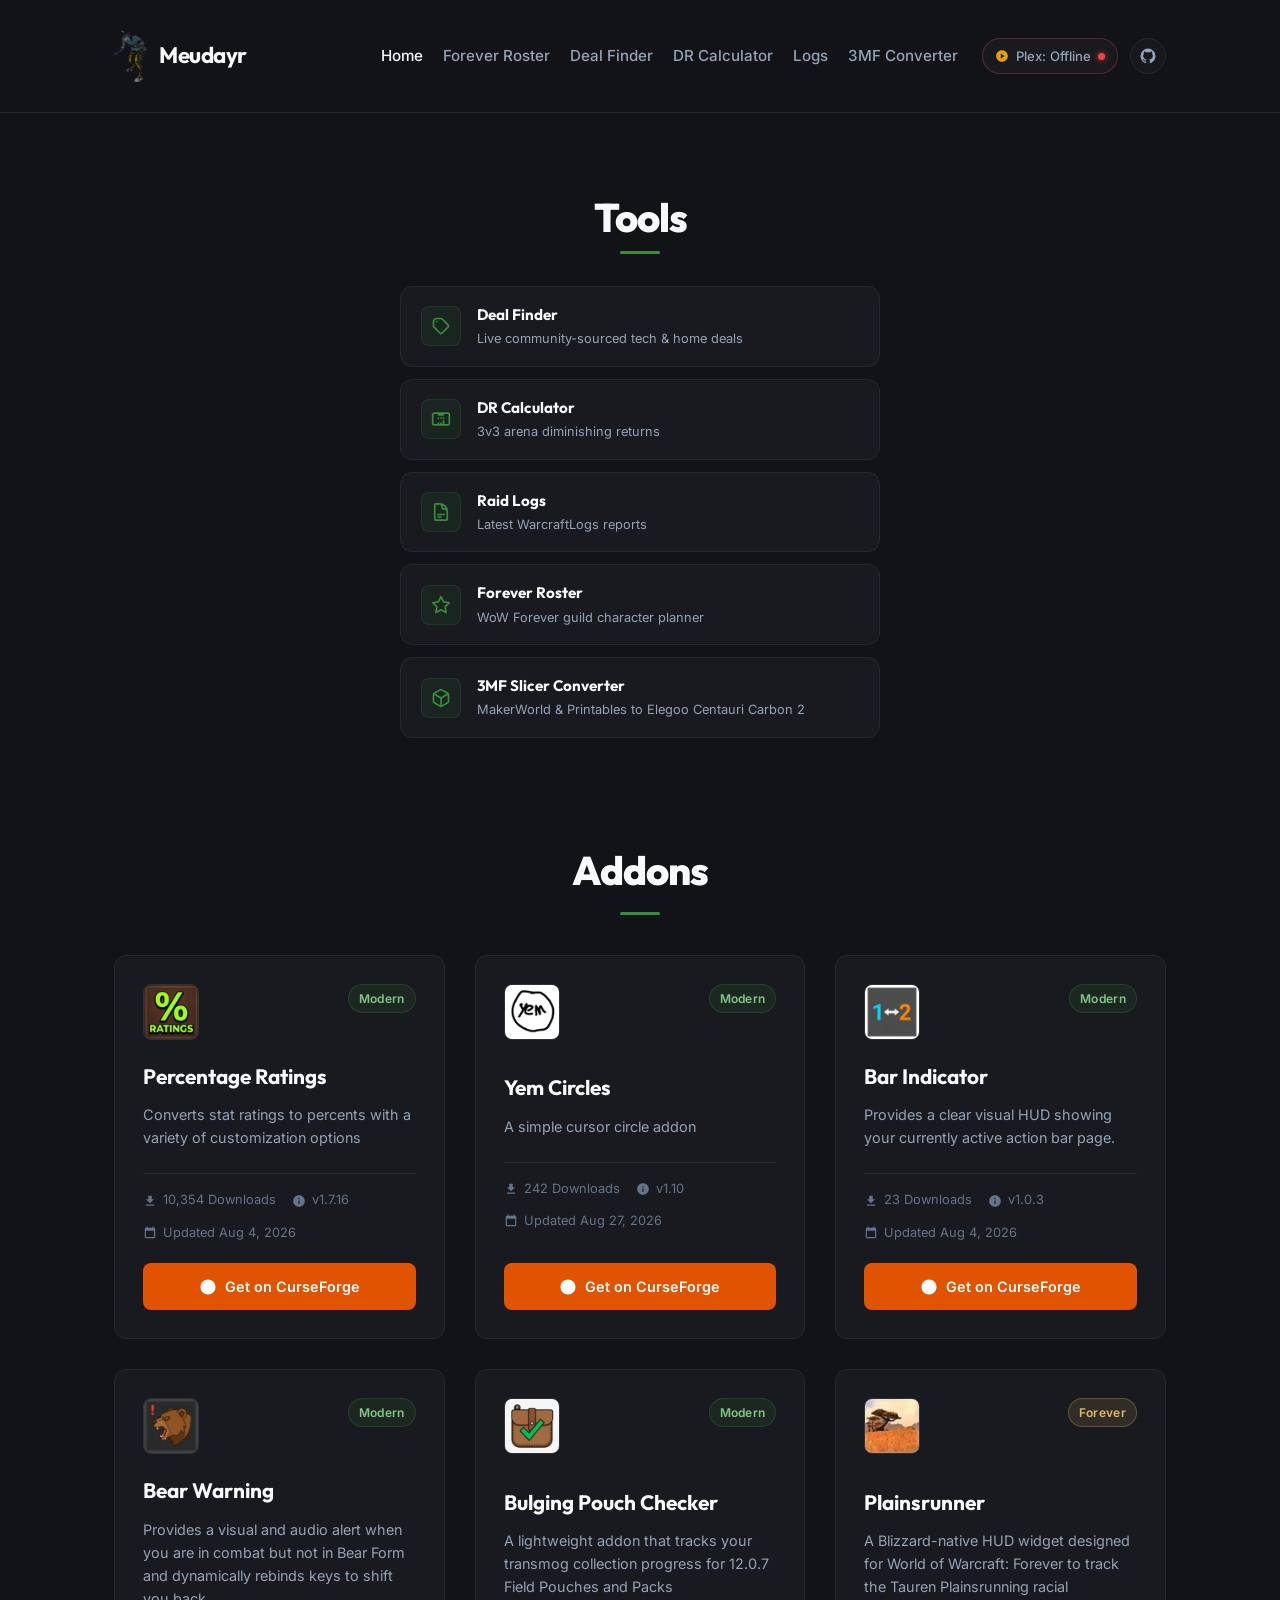
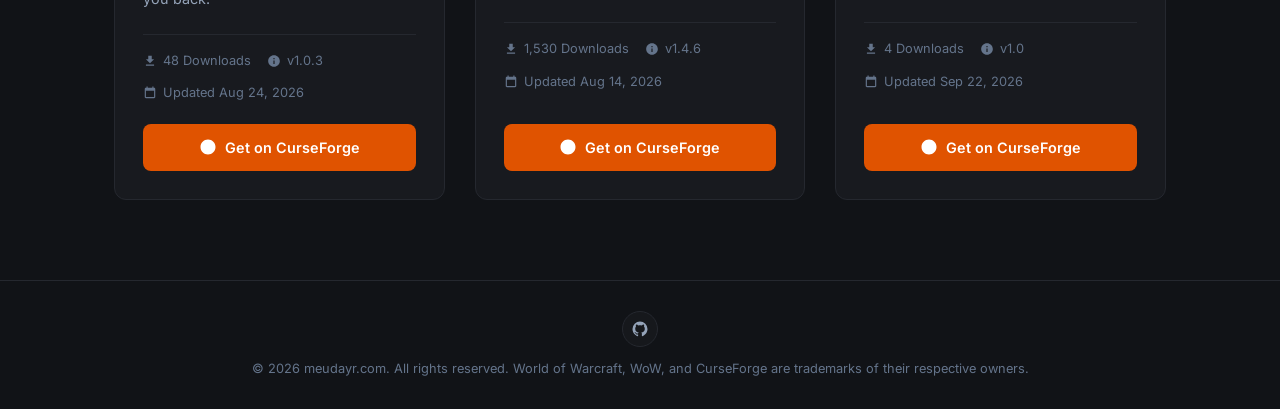
==== commit 6498473e: "Add 3MF Slicer Profile Converter (3mf.html) for Elegoo Centauri Carbon 2" ====
--- a/index.html
+++ b/index.html
@@ -45,6 +45,7 @@
           <a href="deals.html" class="nav-link" id="nav-deals-link">Deal Finder</a>
           <a href="dr.html" class="nav-link" id="nav-dr-link">DR Calculator</a>
           <a href="logs.html" class="nav-link" id="nav-logs-link">Logs</a>
+          <a href="3mf.html" class="nav-link" id="nav-3mf-link">3MF Converter</a>
         </nav>
         <div class="social-links">
           <a href="https://plex.meudayr.com" class="plex-nav-pill checking" target="_blank" rel="noopener noreferrer" id="nav-plex-link" title="Open Plex Media Server">
@@ -103,6 +104,16 @@
             <div class="hero-tool-text">
               <span class="hero-tool-title">Forever Roster</span>
               <span class="hero-tool-desc">WoW Forever guild character planner</span>
+            </div>
+            <svg class="hero-tool-arrow" viewBox="0 0 24 24" fill="none" stroke="currentColor" stroke-width="2"><path stroke-linecap="round" stroke-linejoin="round" d="M13.5 4.5L21 12m0 0l-7.5 7.5M21 12H3"/></svg>
+          </a>
+          <a href="3mf.html" class="hero-tool-card" id="hero-3mf-link">
+            <div class="hero-tool-icon">
+              <svg viewBox="0 0 24 24" fill="none" stroke="currentColor" stroke-width="2"><path stroke-linecap="round" stroke-linejoin="round" d="M21 16V8a2 2 0 00-1-1.73l-7-4a2 2 0 00-2 0l-7 4A2 2 0 003 8v8a2 2 0 001 1.73l7 4a2 2 0 002 0l7-4A2 2 0 0021 16z"/><polyline stroke-linecap="round" stroke-linejoin="round" points="3.27 6.96 12 12.01 20.73 6.96"/><line stroke-linecap="round" stroke-linejoin="round" x1="12" y1="22.08" x2="12" y2="12"/></svg>
+            </div>
+            <div class="hero-tool-text">
+              <span class="hero-tool-title">3MF Slicer Converter</span>
+              <span class="hero-tool-desc">MakerWorld &amp; Printables to Elegoo Centauri Carbon 2</span>
             </div>
             <svg class="hero-tool-arrow" viewBox="0 0 24 24" fill="none" stroke="currentColor" stroke-width="2"><path stroke-linecap="round" stroke-linejoin="round" d="M13.5 4.5L21 12m0 0l-7.5 7.5M21 12H3"/></svg>
           </a>
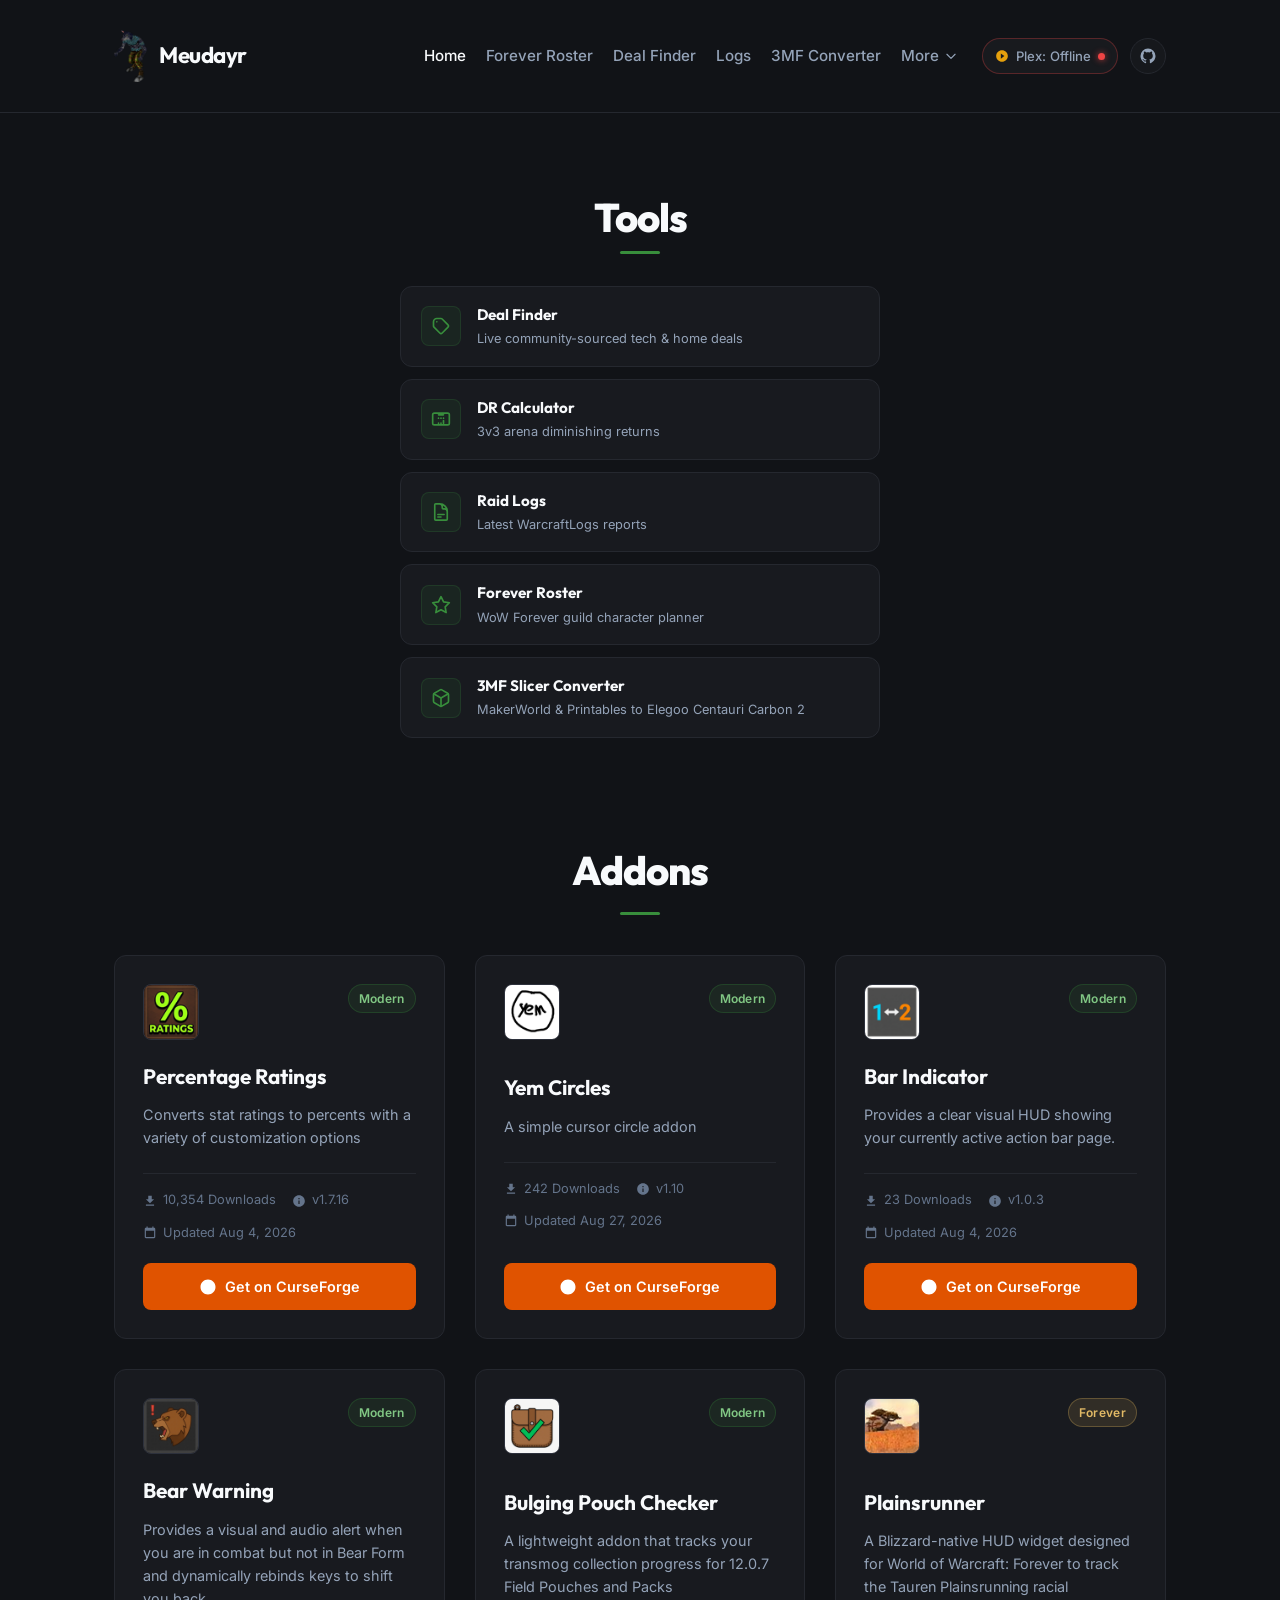
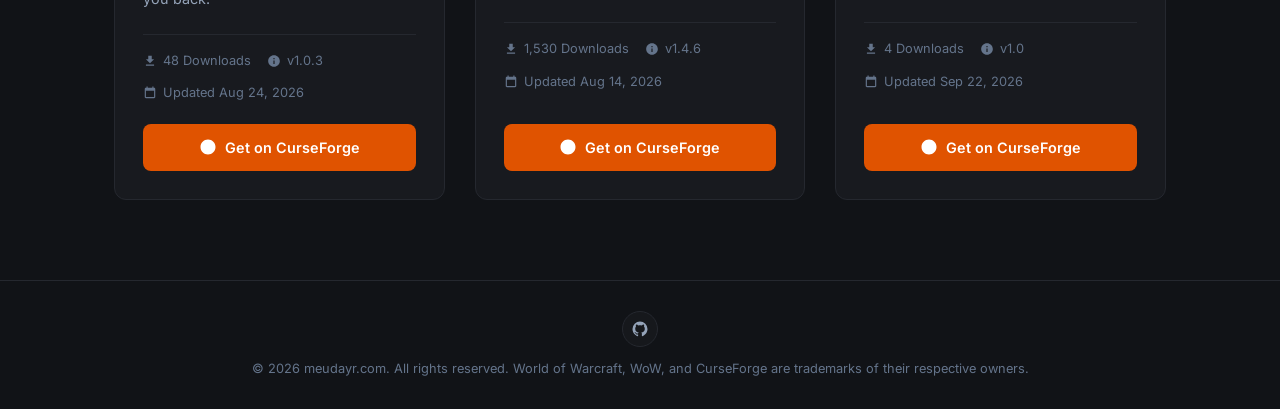
==== commit 24054df3: "Add 'More' dropdown category to navigation toolbar with DR Calculator, FE Gift Tool, and Marvel Cham" ====
--- a/index.html
+++ b/index.html
@@ -39,13 +39,32 @@
         <span>Meudayr</span>
       </a>
       <div class="nav-group">
-        <nav class="nav-menu">
+                <nav class="nav-menu">
           <a href="index.html" class="nav-link active" id="nav-home-link">Home</a>
           <a href="forever.html" class="nav-link" id="nav-forever-link">Forever Roster</a>
           <a href="deals.html" class="nav-link" id="nav-deals-link">Deal Finder</a>
-          <a href="dr.html" class="nav-link" id="nav-dr-link">DR Calculator</a>
           <a href="logs.html" class="nav-link" id="nav-logs-link">Logs</a>
           <a href="3mf.html" class="nav-link" id="nav-3mf-link">3MF Converter</a>
+          <div class="nav-dropdown" id="nav-more-dropdown">
+            <button type="button" class="nav-dropdown-trigger nav-link" aria-expanded="false" aria-haspopup="true" id="nav-more-btn">
+              <span>More</span>
+              <svg class="nav-dropdown-chevron" viewBox="0 0 24 24" fill="none" stroke="currentColor" stroke-width="2"><path stroke-linecap="round" stroke-linejoin="round" d="M19 9l-7 7-7-7"/></svg>
+            </button>
+            <div class="nav-dropdown-menu" role="menu" aria-label="More tools">
+              <a href="dr.html" class="nav-dropdown-item" role="menuitem" id="nav-dr-link">
+                <svg viewBox="0 0 24 24" fill="none" stroke="currentColor" stroke-width="2"><path stroke-linecap="round" stroke-linejoin="round" d="M9 7h6m0 10v-3m-3 3h.01M9 17h.01M9 11h.01M12 11h.01M15 11h.01M4 19h16a2 2 0 002-2V7a2 2 0 00-2-2H4a2 2 0 00-2 2v10a2 2 0 002 2z"/></svg>
+                <span>DR Calculator</span>
+              </a>
+              <a href="gifts.html" class="nav-dropdown-item" role="menuitem" id="nav-gifts-link">
+                <svg viewBox="0 0 24 24" fill="none" stroke="currentColor" stroke-width="2"><path stroke-linecap="round" stroke-linejoin="round" d="M20 12v10H4V12M2 7h20v5H2V7zm10-5c-1.5 0-3 1.5-3 3 0 .7.3 1.3.8 1.8L12 7l2.2-.2c.5-.5.8-1.1.8-1.8 0-1.5-1.5-3-3-3zM12 7v15"/></svg>
+                <span>Fire Emblem Gift Tool</span>
+              </a>
+              <a href="champions.html" class="nav-dropdown-item" role="menuitem" id="nav-champions-link">
+                <svg viewBox="0 0 24 24" fill="none" stroke="currentColor" stroke-width="2"><rect x="2" y="4" width="20" height="16" rx="2"/><circle cx="8" cy="11" r="2"/><circle cx="16" cy="11" r="2"/><path d="M6 17h12M9 11h6"/></svg>
+                <span>Marvel Champions Cassette Tool</span>
+              </a>
+            </div>
+          </div>
         </nav>
         <div class="social-links">
           <a href="https://plex.meudayr.com" class="plex-nav-pill checking" target="_blank" rel="noopener noreferrer" id="nav-plex-link" title="Open Plex Media Server">
@@ -537,5 +556,6 @@
 
     checkPlexStatus();
   </script>
+  <script src="nav.js" defer></script>
 </body>
 </html>
--- a/style.css
+++ b/style.css
@@ -114,6 +114,134 @@
 .nav-link:hover, .nav-link.active {
   color: var(--text-main);
 }
+/* Navigation Dropdown ("More" Menu) */
+.nav-dropdown {
+  position: relative;
+  display: inline-flex;
+  align-items: center;
+}
+
+.nav-dropdown-trigger {
+  background: none;
+  border: none;
+  font-family: inherit;
+  font-size: 0.95rem;
+  font-weight: 500;
+  color: var(--text-muted);
+  cursor: pointer;
+  padding: 0;
+  display: inline-flex;
+  align-items: center;
+  gap: 5px;
+  line-height: inherit;
+  transition: var(--transition);
+}
+
+.nav-dropdown-trigger:hover,
+.nav-dropdown-trigger.active,
+.nav-dropdown:hover .nav-dropdown-trigger,
+.nav-dropdown:focus-within .nav-dropdown-trigger,
+.nav-dropdown.open .nav-dropdown-trigger {
+  color: var(--text-main);
+}
+
+.nav-dropdown-chevron {
+  width: 14px;
+  height: 14px;
+  transition: transform 0.2s ease;
+  stroke: currentColor;
+}
+
+.nav-dropdown:hover .nav-dropdown-chevron,
+.nav-dropdown:focus-within .nav-dropdown-chevron,
+.nav-dropdown.open .nav-dropdown-chevron {
+  transform: rotate(180deg);
+}
+
+.nav-dropdown-menu {
+  position: absolute;
+  top: calc(100% + 10px);
+  right: 0;
+  min-width: 260px;
+  background: var(--card-bg);
+  border: 1px solid var(--card-border);
+  border-radius: var(--radius-md);
+  box-shadow: 0 12px 32px rgba(0, 0, 0, 0.55), 0 2px 6px rgba(0, 0, 0, 0.35);
+  padding: 6px;
+  display: flex;
+  flex-direction: column;
+  gap: 3px;
+  z-index: 1000;
+  opacity: 0;
+  visibility: hidden;
+  transform: translateY(-6px);
+  transition: opacity 0.18s ease, transform 0.18s ease, visibility 0.18s ease;
+  pointer-events: none;
+}
+
+/* Invisible bridge so mouse hover doesn't break between trigger and menu */
+.nav-dropdown-menu::before {
+  content: '';
+  position: absolute;
+  top: -12px;
+  left: 0;
+  right: 0;
+  height: 12px;
+}
+
+.nav-dropdown:hover .nav-dropdown-menu,
+.nav-dropdown:focus-within .nav-dropdown-menu,
+.nav-dropdown.open .nav-dropdown-menu {
+  opacity: 1;
+  visibility: visible;
+  transform: translateY(0);
+  pointer-events: auto;
+}
+
+.nav-dropdown-item {
+  display: flex;
+  align-items: center;
+  gap: 10px;
+  padding: 9px 12px;
+  min-height: 40px;
+  color: var(--text-muted);
+  text-decoration: none;
+  font-size: 0.88rem;
+  font-weight: 500;
+  border-radius: 6px;
+  transition: var(--transition);
+  white-space: nowrap;
+}
+
+.nav-dropdown-item svg {
+  width: 16px;
+  height: 16px;
+  flex-shrink: 0;
+  opacity: 0.75;
+  transition: var(--transition);
+}
+
+.nav-dropdown-item:hover {
+  background: rgba(255, 255, 255, 0.05);
+  color: var(--text-main);
+}
+
+.nav-dropdown-item:hover svg {
+  opacity: 1;
+  color: var(--accent);
+}
+
+.nav-dropdown-item.active {
+  background: rgba(192, 157, 82, 0.12);
+  color: var(--accent);
+  font-weight: 600;
+}
+
+.nav-dropdown-item.active svg {
+  opacity: 1;
+  color: var(--accent);
+}
+
 
 /* Hero Section */
 .hero {
@@ -555,6 +683,24 @@
     font-size: 0.9rem;
     padding: 2px 4px;
   }
+  .nav-dropdown-trigger {
+    font-size: 0.9rem;
+    padding: 2px 4px;
+  }
+
+  .nav-dropdown-menu {
+    right: auto;
+    left: 50%;
+    transform: translateX(-50%) translateY(-6px);
+    max-width: calc(100vw - 32px);
+  }
+
+  .nav-dropdown:hover .nav-dropdown-menu,
+  .nav-dropdown:focus-within .nav-dropdown-menu,
+  .nav-dropdown.open .nav-dropdown-menu {
+    transform: translateX(-50%) translateY(0);
+  }
+
 
   .social-links {
     display: flex;
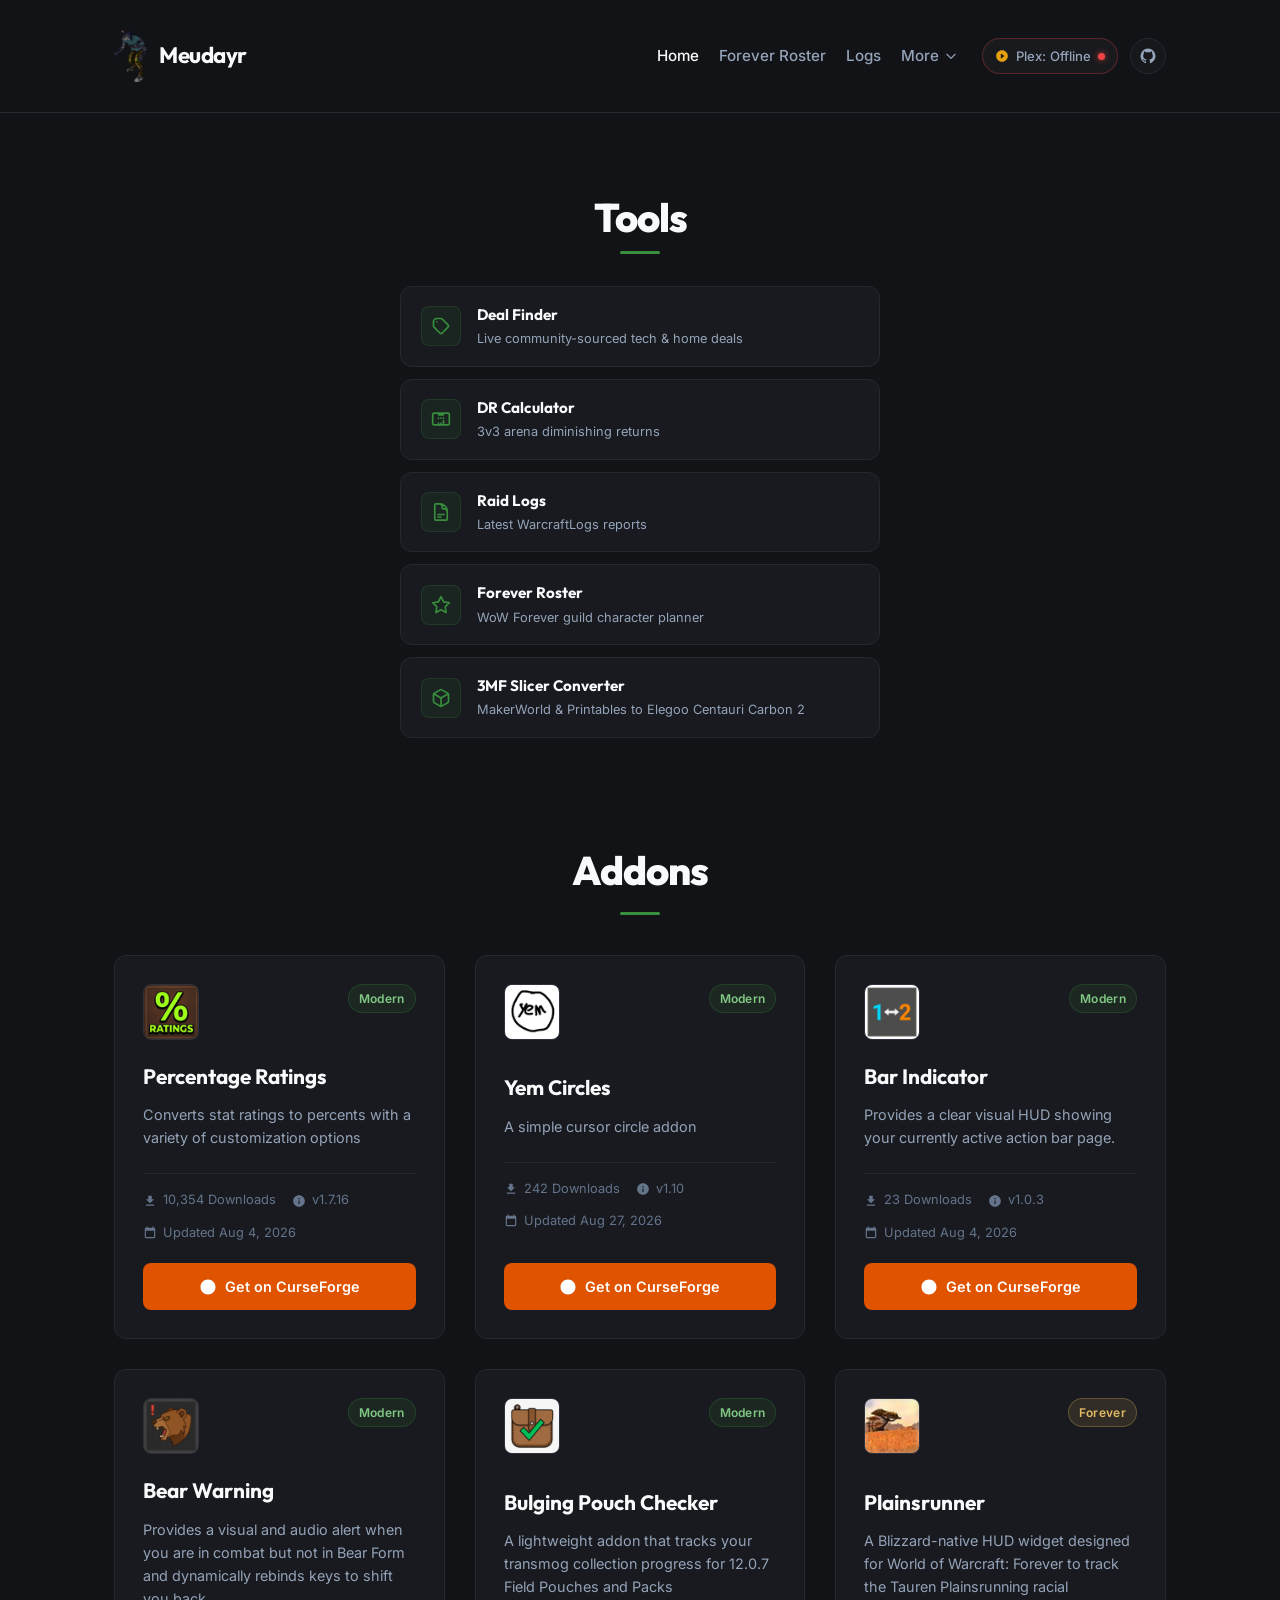
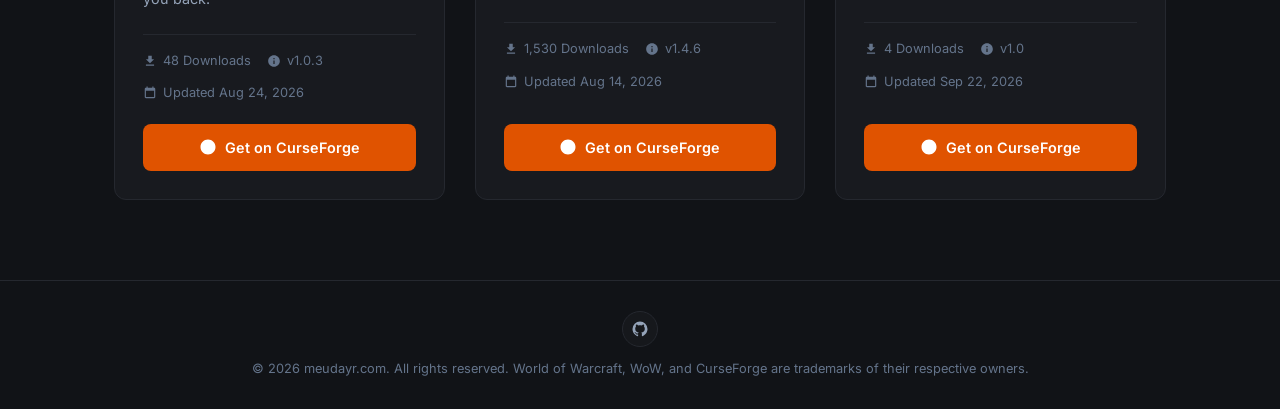
==== commit e18ec042: "Move Deal Finder and 3MF Converter into More navigation dropdown across all pages" ====
--- a/index.html
+++ b/index.html
@@ -42,15 +42,21 @@
                 <nav class="nav-menu">
           <a href="index.html" class="nav-link active" id="nav-home-link">Home</a>
           <a href="forever.html" class="nav-link" id="nav-forever-link">Forever Roster</a>
-          <a href="deals.html" class="nav-link" id="nav-deals-link">Deal Finder</a>
           <a href="logs.html" class="nav-link" id="nav-logs-link">Logs</a>
-          <a href="3mf.html" class="nav-link" id="nav-3mf-link">3MF Converter</a>
           <div class="nav-dropdown" id="nav-more-dropdown">
             <button type="button" class="nav-dropdown-trigger nav-link" aria-expanded="false" aria-haspopup="true" id="nav-more-btn">
               <span>More</span>
               <svg class="nav-dropdown-chevron" viewBox="0 0 24 24" fill="none" stroke="currentColor" stroke-width="2"><path stroke-linecap="round" stroke-linejoin="round" d="M19 9l-7 7-7-7"/></svg>
             </button>
             <div class="nav-dropdown-menu" role="menu" aria-label="More tools">
+              <a href="deals.html" class="nav-dropdown-item" role="menuitem" id="nav-deals-link">
+                <svg viewBox="0 0 24 24" fill="none" stroke="currentColor" stroke-width="2"><path stroke-linecap="round" stroke-linejoin="round" d="M7 7h.01M7 3h5c.512 0 1.024.195 1.414.586l7 7a2 2 0 010 2.828l-7 7a2 2 0 01-2.828 0l-7-7A2 2 0 013 12V7a4 4 0 014-4z"/></svg>
+                <span>Deal Finder</span>
+              </a>
+              <a href="3mf.html" class="nav-dropdown-item" role="menuitem" id="nav-3mf-link">
+                <svg viewBox="0 0 24 24" fill="none" stroke="currentColor" stroke-width="2"><path stroke-linecap="round" stroke-linejoin="round" d="M21 16V8a2 2 0 00-1-1.73l-7-4a2 2 0 00-2 0l-7 4A2 2 0 003 8v8a2 2 0 001 1.73l7 4a2 2 0 002 0l7-4A2 2 0 0021 16z"/><polyline stroke-linecap="round" stroke-linejoin="round" points="3.27 6.96 12 12.01 20.73 6.96"/><line stroke-linecap="round" stroke-linejoin="round" x1="12" y1="22.08" x2="12" y2="12"/></svg>
+                <span>3MF Converter</span>
+              </a>
               <a href="dr.html" class="nav-dropdown-item" role="menuitem" id="nav-dr-link">
                 <svg viewBox="0 0 24 24" fill="none" stroke="currentColor" stroke-width="2"><path stroke-linecap="round" stroke-linejoin="round" d="M9 7h6m0 10v-3m-3 3h.01M9 17h.01M9 11h.01M12 11h.01M15 11h.01M4 19h16a2 2 0 002-2V7a2 2 0 00-2-2H4a2 2 0 00-2 2v10a2 2 0 002 2z"/></svg>
                 <span>DR Calculator</span>
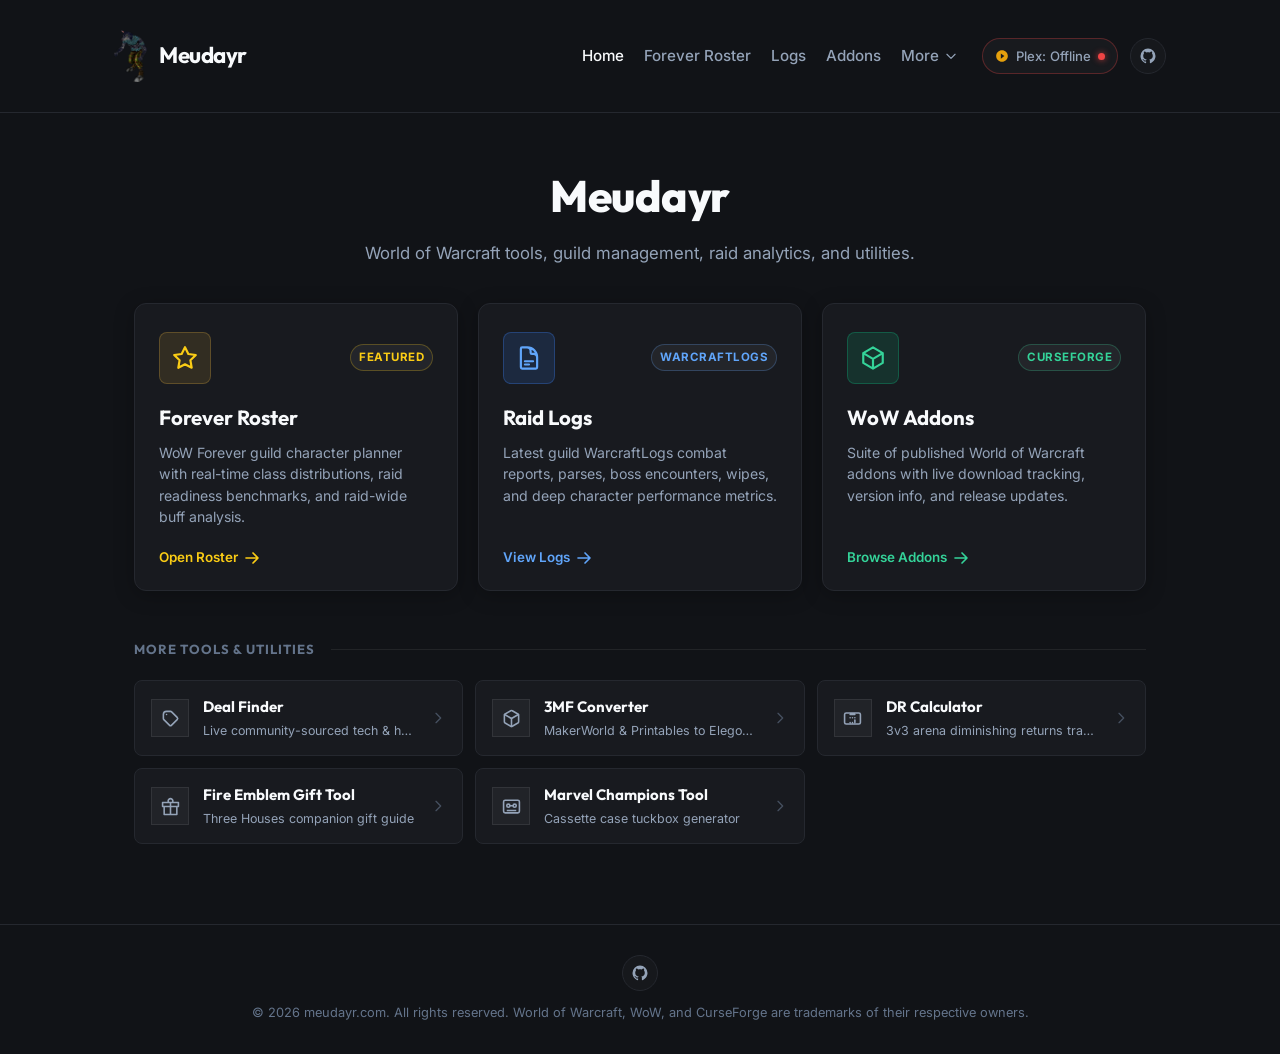
==== commit cc887e39: "Create dedicated addons page, update toolbar with Addons, and convert homepage into cards hub" ====
--- a/index.html
+++ b/index.html
@@ -3,30 +3,12 @@
 <head>
   <meta charset="UTF-8">
   <meta name="viewport" content="width=device-width, initial-scale=1.0">
-  
-  <!-- SEO Meta Tags -->
-  <title>Meudayr - WoW Addons & Tools</title>
-  <meta name="description" content="Explore World of Warcraft addons, 3v3 Arena DR Calculator, Raid Logs, and projects by Meudayr.">
-  <meta name="keywords" content="Meudayr, CurseForge, WoW Addons, World of Warcraft, Percentage Ratings, Bulging Pouch Checker, Yem Circles, DR Calculator">
-  <meta name="author" content="Meudayr">
-  
-  <!-- OpenGraph Social Embed Tags (Discord, iMessage, Twitter, Slack) -->
-  <meta property="og:title" content="Meudayr - WoW Addons & Tools">
-  <meta property="og:description" content="Explore World of Warcraft addons, 3v3 Arena DR Calculator, Raid Logs, and projects by Meudayr.">
-  <meta property="og:image" content="https://meudayr.com/assets/logo.png">
-  <meta property="og:url" content="https://meudayr.com/">
-  <meta property="og:type" content="website">
-
-  <!-- Twitter Card Tags -->
-  <meta name="twitter:card" content="summary">
-  <meta name="twitter:title" content="Meudayr - WoW Addons & Tools">
-  <meta name="twitter:description" content="Explore World of Warcraft addons, 3v3 Arena DR Calculator, Raid Logs, and projects by Meudayr.">
-  <meta name="twitter:image" content="https://meudayr.com/assets/logo.png">
-  
-  <!-- Stylesheets -->
+  <title>Meudayr - Dashboard</title>
+  <meta name="description" content="Personal dashboard for World of Warcraft tools, roster planner, logs, and utilities.">
+  <link rel="preconnect" href="https://fonts.googleapis.com">
+  <link rel="preconnect" href="https://fonts.gstatic.com" crossorigin>
+  <link href="https://fonts.googleapis.com/css2?family=Cinzel:wght@600;700;800&family=Inter:wght@400;500;600;700&display=swap" rel="stylesheet">
   <link rel="stylesheet" href="style.css">
-  
-  <!-- Favicon -->
   <link rel="icon" type="image/png" href="assets/logo.png">
 </head>
 <body>
@@ -39,10 +21,11 @@
         <span>Meudayr</span>
       </a>
       <div class="nav-group">
-                <nav class="nav-menu">
+        <nav class="nav-menu">
           <a href="index.html" class="nav-link active" id="nav-home-link">Home</a>
           <a href="forever.html" class="nav-link" id="nav-forever-link">Forever Roster</a>
           <a href="logs.html" class="nav-link" id="nav-logs-link">Logs</a>
+          <a href="addons.html" class="nav-link" id="nav-addons-link">Addons</a>
           <div class="nav-dropdown" id="nav-more-dropdown">
             <button type="button" class="nav-dropdown-trigger nav-link" aria-expanded="false" aria-haspopup="true" id="nav-more-btn">
               <span>More</span>
@@ -87,252 +70,139 @@
   </header>
 
   <main>
-    <!-- Hero Section -->
-    <section class="hero" id="hero-section">
-      <div class="container hero-content">
-        <h1 id="hero-title">Tools</h1>
-        <div class="hero-tools" id="hero-tools">
-          <a href="deals.html" class="hero-tool-card" id="hero-deals-link">
-            <div class="hero-tool-icon">
-              <svg viewBox="0 0 24 24" fill="none" stroke="currentColor" stroke-width="2"><path stroke-linecap="round" stroke-linejoin="round" d="M7 7h.01M7 3h5c.512 0 1.024.195 1.414.586l7 7a2 2 0 010 2.828l-7 7a2 2 0 01-2.828 0l-7-7A2 2 0 013 12V7a4 4 0 014-4z"/></svg>
-            </div>
-            <div class="hero-tool-text">
-              <span class="hero-tool-title">Deal Finder</span>
-              <span class="hero-tool-desc">Live community-sourced tech &amp; home deals</span>
-            </div>
-            <svg class="hero-tool-arrow" viewBox="0 0 24 24" fill="none" stroke="currentColor" stroke-width="2"><path stroke-linecap="round" stroke-linejoin="round" d="M13.5 4.5L21 12m0 0l-7.5 7.5M21 12H3"/></svg>
-          </a>
-          <a href="dr.html" class="hero-tool-card" id="hero-dr-link">
-            <div class="hero-tool-icon">
-              <svg viewBox="0 0 24 24" fill="none" stroke="currentColor" stroke-width="2"><path stroke-linecap="round" stroke-linejoin="round" d="M9 7h6m0 10v-3m-3 3h.01M9 17h.01M9 11h.01M12 11h.01M15 11h.01M4 19h16a2 2 0 002-2V7a2 2 0 00-2-2H4a2 2 0 00-2 2v10a2 2 0 002 2z"/></svg>
-            </div>
-            <div class="hero-tool-text">
-              <span class="hero-tool-title">DR Calculator</span>
-              <span class="hero-tool-desc">3v3 arena diminishing returns</span>
-            </div>
-            <svg class="hero-tool-arrow" viewBox="0 0 24 24" fill="none" stroke="currentColor" stroke-width="2"><path stroke-linecap="round" stroke-linejoin="round" d="M13.5 4.5L21 12m0 0l-7.5 7.5M21 12H3"/></svg>
-          </a>
-          <a href="logs.html" class="hero-tool-card" id="hero-logs-link">
-            <div class="hero-tool-icon">
-              <svg viewBox="0 0 24 24" fill="none" stroke="currentColor" stroke-width="2"><path stroke-linecap="round" stroke-linejoin="round" d="M19.5 14.25v-2.625a3.375 3.375 0 00-3.375-3.375h-1.5A1.125 1.125 0 0113.5 7.125v-1.5a3.375 3.375 0 00-3.375-3.375H8.25m0 12.75h7.5m-7.5 3H12M10.5 2.25H5.625c-.621 0-1.125.504-1.125 1.125v17.25c0 .621.504 1.125 1.125 1.125h12.75c.621 0 1.125-.504 1.125-1.125V11.25a9 9 0 00-9-9z"/></svg>
-            </div>
-            <div class="hero-tool-text">
-              <span class="hero-tool-title">Raid Logs</span>
-              <span class="hero-tool-desc">Latest WarcraftLogs reports</span>
-            </div>
-            <svg class="hero-tool-arrow" viewBox="0 0 24 24" fill="none" stroke="currentColor" stroke-width="2"><path stroke-linecap="round" stroke-linejoin="round" d="M13.5 4.5L21 12m0 0l-7.5 7.5M21 12H3"/></svg>
-          </a>
-          <a href="forever.html" class="hero-tool-card" id="hero-forever-link">
-            <div class="hero-tool-icon">
-              <svg viewBox="0 0 24 24" fill="none" stroke="currentColor" stroke-width="2"><path stroke-linecap="round" stroke-linejoin="round" d="M12 2L15.09 8.26L22 9.27L17 14.14L18.18 21.02L12 17.77L5.82 21.02L7 14.14L2 9.27L8.91 8.26L12 2Z"/></svg>
-            </div>
-            <div class="hero-tool-text">
-              <span class="hero-tool-title">Forever Roster</span>
-              <span class="hero-tool-desc">WoW Forever guild character planner</span>
-            </div>
-            <svg class="hero-tool-arrow" viewBox="0 0 24 24" fill="none" stroke="currentColor" stroke-width="2"><path stroke-linecap="round" stroke-linejoin="round" d="M13.5 4.5L21 12m0 0l-7.5 7.5M21 12H3"/></svg>
-          </a>
-          <a href="3mf.html" class="hero-tool-card" id="hero-3mf-link">
-            <div class="hero-tool-icon">
-              <svg viewBox="0 0 24 24" fill="none" stroke="currentColor" stroke-width="2"><path stroke-linecap="round" stroke-linejoin="round" d="M21 16V8a2 2 0 00-1-1.73l-7-4a2 2 0 00-2 0l-7 4A2 2 0 003 8v8a2 2 0 001 1.73l7 4a2 2 0 002 0l7-4A2 2 0 0021 16z"/><polyline stroke-linecap="round" stroke-linejoin="round" points="3.27 6.96 12 12.01 20.73 6.96"/><line stroke-linecap="round" stroke-linejoin="round" x1="12" y1="22.08" x2="12" y2="12"/></svg>
-            </div>
-            <div class="hero-tool-text">
-              <span class="hero-tool-title">3MF Slicer Converter</span>
-              <span class="hero-tool-desc">MakerWorld &amp; Printables to Elegoo Centauri Carbon 2</span>
-            </div>
-            <svg class="hero-tool-arrow" viewBox="0 0 24 24" fill="none" stroke="currentColor" stroke-width="2"><path stroke-linecap="round" stroke-linejoin="round" d="M13.5 4.5L21 12m0 0l-7.5 7.5M21 12H3"/></svg>
-          </a>
-        </div>
-      </div>
-    </section>
-
-    <!-- Addons Grid Section -->
-    <section class="addons-section" id="addons-showcase">
-      <div class="container">
-        <h2 class="section-title" id="addons-title">Addons</h2>
-        <div class="addons-grid" id="addons-grid-container">
+    <section class="hub-section">
+      <div class="container hub-cards-container">
+        
+        <!-- Hub Header -->
+        <div class="hub-hero-header">
+          <h1>Meudayr</h1>
+          <p>World of Warcraft tools, guild management, raid analytics, and utilities.</p>
+        </div>
+
+        <!-- Main 3 Featured Cards -->
+        <div class="hub-main-grid">
           
-          <!-- Card 1: Percentage Ratings (Midnight Ratings) -->
-          <div class="addon-card" id="card-percentage-ratings">
-            <div class="card-top">
-              <img src="assets/percentage_ratings.png" alt="Percentage Ratings Logo" class="addon-icon" id="icon-percentage-ratings">
-              <span class="addon-game-badge modern" id="badge-percentage-ratings">Modern</span>
-            </div>
-            <div class="card-details">
-              <h3>Percentage Ratings</h3>
-              <p id="desc-percentage-ratings">Converts stat ratings to percents with a variety of customization options</p>
-              <div class="addon-stats">
-                <div class="stat-item" id="downloads-percentage-ratings">
-                  <svg style="width: 14px; height: 14px;" viewBox="0 0 24 24"><path fill="currentColor" d="M5,20H19V18H5M19,9H15V3H9V9H5L12,16L19,9Z"/></svg>
-                  <span><span id="count-percentage-ratings">10,354</span> Downloads</span>
-                </div>
-                <div class="stat-item" id="version-percentage-ratings" style="display: inline-flex;">
-                  <svg style="width: 14px; height: 14px;" viewBox="0 0 24 24"><path fill="currentColor" d="M12 2C6.5 2 2 6.5 2 12s4.5 10 10 10 10-4.5 10-10S17.5 2 12 2zm1 15h-2v-6h2v6zm0-8h-2V7h2v2z"/></svg>
-                  <span><span id="val-version-percentage-ratings">v1.7.16</span></span>
-                </div>
-                <div class="stat-item" id="updated-percentage-ratings" style="display: inline-flex;">
-                  <svg style="width: 14px; height: 14px;" viewBox="0 0 24 24"><path fill="currentColor" d="M19 3h-1V1h-2v2H8V1H6v2H5c-1.1 0-2 .9-2 2v14c0 1.1.9 2 2 2h14c1.1 0 2-.9 2-2V5c0-1.1-.9-2-2-2zm0 16H5V8h14v11z"/></svg>
-                  <span><span id="val-updated-percentage-ratings">Updated Aug 4, 2026</span></span>
-                </div>
-              </div>
-            </div>
-            <a href="https://www.curseforge.com/wow/addons/percentage-ratings" class="download-btn" target="_blank" rel="noopener noreferrer" id="btn-percentage-ratings">
-              <svg viewBox="0 0 24 24"><path d="M12 2C6.48 2 2 6.48 2 12s4.48 10 10 10 10-4.48 10-10S17.52 2 12 2zm-1 14V9H9v7H7l5 5 5-5h-2v-7h-2v7h-2z"/></svg>
-              Get on CurseForge
-            </a>
+          <!-- Main Card 1: Forever Roster -->
+          <a href="forever.html" class="hub-main-card card-forever" id="hub-forever-card">
+            <div class="hub-main-top">
+              <div class="hub-main-icon icon-forever">
+                <svg viewBox="0 0 24 24" fill="none" stroke="currentColor" stroke-width="2"><path stroke-linecap="round" stroke-linejoin="round" d="M12 2L15.09 8.26L22 9.27L17 14.14L18.18 21.02L12 17.77L5.82 21.02L7 14.14L2 9.27L8.91 8.26L12 2Z"/></svg>
+              </div>
+              <span class="hub-main-badge" style="color: #facc15; border-color: rgba(250, 204, 21, 0.25);">Featured</span>
+            </div>
+            <h2 class="hub-main-title">Forever Roster</h2>
+            <p class="hub-main-desc">WoW Forever guild character planner with real-time class distributions, raid readiness benchmarks, and raid-wide buff analysis.</p>
+            <div class="hub-main-footer" style="color: #facc15;">
+              <span>Open Roster</span>
+              <svg viewBox="0 0 24 24" fill="none" stroke="currentColor" stroke-width="2.5"><path stroke-linecap="round" stroke-linejoin="round" d="M13.5 4.5L21 12m0 0l-7.5 7.5M21 12H3"/></svg>
+            </div>
+          </a>
+
+          <!-- Main Card 2: Logs -->
+          <a href="logs.html" class="hub-main-card card-logs" id="hub-logs-card">
+            <div class="hub-main-top">
+              <div class="hub-main-icon icon-logs">
+                <svg viewBox="0 0 24 24" fill="none" stroke="currentColor" stroke-width="2"><path stroke-linecap="round" stroke-linejoin="round" d="M19.5 14.25v-2.625a3.375 3.375 0 00-3.375-3.375h-1.5A1.125 1.125 0 0113.5 7.125v-1.5a3.375 3.375 0 00-3.375-3.375H8.25m0 12.75h7.5m-7.5 3H12M10.5 2.25H5.625c-.621 0-1.125.504-1.125 1.125v17.25c0 .621.504 1.125 1.125 1.125h12.75c.621 0 1.125-.504 1.125-1.125V11.25a9 9 0 00-9-9z"/></svg>
+              </div>
+              <span class="hub-main-badge" style="color: #60a5fa; border-color: rgba(96, 165, 250, 0.25);">WarcraftLogs</span>
+            </div>
+            <h2 class="hub-main-title">Raid Logs</h2>
+            <p class="hub-main-desc">Latest guild WarcraftLogs combat reports, parses, boss encounters, wipes, and deep character performance metrics.</p>
+            <div class="hub-main-footer" style="color: #60a5fa;">
+              <span>View Logs</span>
+              <svg viewBox="0 0 24 24" fill="none" stroke="currentColor" stroke-width="2.5"><path stroke-linecap="round" stroke-linejoin="round" d="M13.5 4.5L21 12m0 0l-7.5 7.5M21 12H3"/></svg>
+            </div>
+          </a>
+
+          <!-- Main Card 3: Addons -->
+          <a href="addons.html" class="hub-main-card card-addons" id="hub-addons-card">
+            <div class="hub-main-top">
+              <div class="hub-main-icon icon-addons">
+                <svg viewBox="0 0 24 24" fill="none" stroke="currentColor" stroke-width="2"><path stroke-linecap="round" stroke-linejoin="round" d="M21 7.5l-9-5.25L3 7.5m18 0l-9 5.25m9-5.25v9l-9 5.25M3 7.5l9 5.25M3 7.5v9l9 5.25m0-9v9"/></svg>
+              </div>
+              <span class="hub-main-badge" style="color: #34d399; border-color: rgba(52, 211, 153, 0.25);">CurseForge</span>
+            </div>
+            <h2 class="hub-main-title">WoW Addons</h2>
+            <p class="hub-main-desc">Suite of published World of Warcraft addons with live download tracking, version info, and release updates.</p>
+            <div class="hub-main-footer" style="color: #34d399;">
+              <span>Browse Addons</span>
+              <svg viewBox="0 0 24 24" fill="none" stroke="currentColor" stroke-width="2.5"><path stroke-linecap="round" stroke-linejoin="round" d="M13.5 4.5L21 12m0 0l-7.5 7.5M21 12H3"/></svg>
+            </div>
+          </a>
+
+        </div>
+
+        <!-- Secondary Cards: More Tools Below -->
+        <div class="hub-sub-section">
+          <div class="hub-sub-header">
+            <span class="hub-sub-title">More Tools &amp; Utilities</span>
+            <div class="hub-sub-divider"></div>
           </div>
-
-          <!-- Card 2: Yem Circles -->
-          <div class="addon-card" id="card-yem-circles">
-            <div class="card-top">
-              <img src="assets/yem_circles.png" alt="Yem Circles Logo" class="addon-icon" id="icon-yem-circles">
-              <span class="addon-game-badge modern" id="badge-yem-circles">Modern</span>
-            </div>
-            <div class="card-details">
-              <h3>Yem Circles</h3>
-              <p id="desc-yem-circles">A simple cursor circle addon</p>
-              <div class="addon-stats">
-                <div class="stat-item" id="downloads-yem-circles">
-                  <svg style="width: 14px; height: 14px;" viewBox="0 0 24 24"><path fill="currentColor" d="M5,20H19V18H5M19,9H15V3H9V9H5L12,16L19,9Z"/></svg>
-                  <span><span id="count-yem-circles">242</span> Downloads</span>
-                </div>
-                <div class="stat-item" id="version-yem-circles" style="display: inline-flex;">
-                  <svg style="width: 14px; height: 14px;" viewBox="0 0 24 24"><path fill="currentColor" d="M12 2C6.5 2 2 6.5 2 12s4.5 10 10 10 10-4.5 10-10S17.5 2 12 2zm1 15h-2v-6h2v6zm0-8h-2V7h2v2z"/></svg>
-                  <span><span id="val-version-yem-circles">v1.10</span></span>
-                </div>
-                <div class="stat-item" id="updated-yem-circles" style="display: inline-flex;">
-                  <svg style="width: 14px; height: 14px;" viewBox="0 0 24 24"><path fill="currentColor" d="M19 3h-1V1h-2v2H8V1H6v2H5c-1.1 0-2 .9-2 2v14c0 1.1.9 2 2 2h14c1.1 0 2-.9 2-2V5c0-1.1-.9-2-2-2zm0 16H5V8h14v11z"/></svg>
-                  <span><span id="val-updated-yem-circles">Updated Aug 27, 2026</span></span>
-                </div>
-              </div>
-            </div>
-            <a href="https://www.curseforge.com/wow/addons/yem-circles" class="download-btn" target="_blank" rel="noopener noreferrer" id="btn-yem-circles">
-              <svg viewBox="0 0 24 24"><path d="M12 2C6.48 2 2 6.48 2 12s4.48 10 10 10 10-4.48 10-10S17.52 2 12 2zm-1 14V9H9v7H7l5 5 5-5h-2v-7h-2v7h-2z"/></svg>
-              Get on CurseForge
-            </a>
+          <div class="hub-sub-grid">
+            
+            <!-- Sub Card 1: Deal Finder -->
+            <a href="deals.html" class="hub-sub-card" id="hub-sub-deals">
+              <div class="hub-sub-icon">
+                <svg viewBox="0 0 24 24" fill="none" stroke="currentColor" stroke-width="2"><path stroke-linecap="round" stroke-linejoin="round" d="M7 7h.01M7 3h5c.512 0 1.024.195 1.414.586l7 7a2 2 0 010 2.828l-7 7a2 2 0 01-2.828 0l-7-7A2 2 0 013 12V7a4 4 0 014-4z"/></svg>
+              </div>
+              <div class="hub-sub-text">
+                <span class="hub-sub-card-title">Deal Finder</span>
+                <span class="hub-sub-card-desc">Live community-sourced tech &amp; home deals</span>
+              </div>
+              <svg class="hub-sub-arrow" viewBox="0 0 24 24" fill="none" stroke="currentColor" stroke-width="2"><path stroke-linecap="round" stroke-linejoin="round" d="M9 5l7 7-7 7"/></svg>
+            </a>
+
+            <!-- Sub Card 2: 3MF Slicer Converter -->
+            <a href="3mf.html" class="hub-sub-card" id="hub-sub-3mf">
+              <div class="hub-sub-icon">
+                <svg viewBox="0 0 24 24" fill="none" stroke="currentColor" stroke-width="2"><path stroke-linecap="round" stroke-linejoin="round" d="M21 16V8a2 2 0 00-1-1.73l-7-4a2 2 0 00-2 0l-7 4A2 2 0 003 8v8a2 2 0 001 1.73l7 4a2 2 0 002 0l7-4A2 2 0 0021 16z"/><polyline stroke-linecap="round" stroke-linejoin="round" points="3.27 6.96 12 12.01 20.73 6.96"/><line stroke-linecap="round" stroke-linejoin="round" x1="12" y1="22.08" x2="12" y2="12"/></svg>
+              </div>
+              <div class="hub-sub-text">
+                <span class="hub-sub-card-title">3MF Converter</span>
+                <span class="hub-sub-card-desc">MakerWorld &amp; Printables to Elegoo 3D slicer</span>
+              </div>
+              <svg class="hub-sub-arrow" viewBox="0 0 24 24" fill="none" stroke="currentColor" stroke-width="2"><path stroke-linecap="round" stroke-linejoin="round" d="M9 5l7 7-7 7"/></svg>
+            </a>
+
+            <!-- Sub Card 3: DR Calculator -->
+            <a href="dr.html" class="hub-sub-card" id="hub-sub-dr">
+              <div class="hub-sub-icon">
+                <svg viewBox="0 0 24 24" fill="none" stroke="currentColor" stroke-width="2"><path stroke-linecap="round" stroke-linejoin="round" d="M9 7h6m0 10v-3m-3 3h.01M9 17h.01M9 11h.01M12 11h.01M15 11h.01M4 19h16a2 2 0 002-2V7a2 2 0 00-2-2H4a2 2 0 00-2 2v10a2 2 0 002 2z"/></svg>
+              </div>
+              <div class="hub-sub-text">
+                <span class="hub-sub-card-title">DR Calculator</span>
+                <span class="hub-sub-card-desc">3v3 arena diminishing returns tracker</span>
+              </div>
+              <svg class="hub-sub-arrow" viewBox="0 0 24 24" fill="none" stroke="currentColor" stroke-width="2"><path stroke-linecap="round" stroke-linejoin="round" d="M9 5l7 7-7 7"/></svg>
+            </a>
+
+            <!-- Sub Card 4: Fire Emblem Gift Tool -->
+            <a href="gifts.html" class="hub-sub-card" id="hub-sub-gifts">
+              <div class="hub-sub-icon">
+                <svg viewBox="0 0 24 24" fill="none" stroke="currentColor" stroke-width="2"><path stroke-linecap="round" stroke-linejoin="round" d="M20 12v10H4V12M2 7h20v5H2V7zm10-5c-1.5 0-3 1.5-3 3 0 .7.3 1.3.8 1.8L12 7l2.2-.2c.5-.5.8-1.1.8-1.8 0-1.5-1.5-3-3-3zM12 7v15"/></svg>
+              </div>
+              <div class="hub-sub-text">
+                <span class="hub-sub-card-title">Fire Emblem Gift Tool</span>
+                <span class="hub-sub-card-desc">Three Houses companion gift guide</span>
+              </div>
+              <svg class="hub-sub-arrow" viewBox="0 0 24 24" fill="none" stroke="currentColor" stroke-width="2"><path stroke-linecap="round" stroke-linejoin="round" d="M9 5l7 7-7 7"/></svg>
+            </a>
+
+            <!-- Sub Card 5: Marvel Champions Cassette Tool -->
+            <a href="champions.html" class="hub-sub-card" id="hub-sub-champions">
+              <div class="hub-sub-icon">
+                <svg viewBox="0 0 24 24" fill="none" stroke="currentColor" stroke-width="2"><rect x="2" y="4" width="20" height="16" rx="2"/><circle cx="8" cy="11" r="2"/><circle cx="16" cy="11" r="2"/><path d="M6 17h12M9 11h6"/></svg>
+              </div>
+              <div class="hub-sub-text">
+                <span class="hub-sub-card-title">Marvel Champions Tool</span>
+                <span class="hub-sub-card-desc">Cassette case tuckbox generator</span>
+              </div>
+              <svg class="hub-sub-arrow" viewBox="0 0 24 24" fill="none" stroke="currentColor" stroke-width="2"><path stroke-linecap="round" stroke-linejoin="round" d="M9 5l7 7-7 7"/></svg>
+            </a>
+
           </div>
-
-          <!-- Card 3: Bar Indicator -->
-          <div class="addon-card" id="card-bar-indicator">
-            <div class="card-top">
-              <img src="assets/bar_indicator.png" alt="Bar Indicator Logo" class="addon-icon" id="icon-bar-indicator">
-              <span class="addon-game-badge modern" id="badge-bar-indicator">Modern</span>
-            </div>
-            <div class="card-details">
-              <h3>Bar Indicator</h3>
-              <p id="desc-bar-indicator">Provides a clear visual HUD showing your currently active action bar page.</p>
-              <div class="addon-stats">
-                <div class="stat-item" id="downloads-bar-indicator">
-                  <svg style="width: 14px; height: 14px;" viewBox="0 0 24 24"><path fill="currentColor" d="M5,20H19V18H5M19,9H15V3H9V9H5L12,16L19,9Z"/></svg>
-                  <span><span id="count-bar-indicator">23</span> Downloads</span>
-                </div>
-                <div class="stat-item" id="version-bar-indicator" style="display: inline-flex;">
-                  <svg style="width: 14px; height: 14px;" viewBox="0 0 24 24"><path fill="currentColor" d="M12 2C6.5 2 2 6.5 2 12s4.5 10 10 10 10-4.5 10-10S17.5 2 12 2zm1 15h-2v-6h2v6zm0-8h-2V7h2v2z"/></svg>
-                  <span><span id="val-version-bar-indicator">v1.0.3</span></span>
-                </div>
-                <div class="stat-item" id="updated-bar-indicator" style="display: inline-flex;">
-                  <svg style="width: 14px; height: 14px;" viewBox="0 0 24 24"><path fill="currentColor" d="M19 3h-1V1h-2v2H8V1H6v2H5c-1.1 0-2 .9-2 2v14c0 1.1.9 2 2 2h14c1.1 0 2-.9 2-2V5c0-1.1-.9-2-2-2zm0 16H5V8h14v11z"/></svg>
-                  <span><span id="val-updated-bar-indicator">Updated Aug 4, 2026</span></span>
-                </div>
-              </div>
-            </div>
-            <a href="https://www.curseforge.com/wow/addons/bar-indicator" class="download-btn" target="_blank" rel="noopener noreferrer" id="btn-bar-indicator">
-              <svg viewBox="0 0 24 24"><path d="M12 2C6.48 2 2 6.48 2 12s4.48 10 10 10 10-4.48 10-10S17.52 2 12 2zm-1 14V9H9v7H7l5 5 5-5h-2v-7h-2v7h-2z"/></svg>
-              Get on CurseForge
-            </a>
-          </div>
-
-          <!-- Card 4: Bear Warning -->
-          <div class="addon-card" id="card-bear-warning">
-            <div class="card-top">
-              <img src="assets/bear_warning.png" alt="Bear Warning Logo" class="addon-icon" id="icon-bear-warning">
-              <span class="addon-game-badge modern" id="badge-bear-warning">Modern</span>
-            </div>
-            <div class="card-details">
-              <h3>Bear Warning</h3>
-              <p id="desc-bear-warning">Provides a visual and audio alert when you are in combat but not in Bear Form and dynamically rebinds keys to shift you back.</p>
-              <div class="addon-stats">
-                <div class="stat-item" id="downloads-bear-warning">
-                  <svg style="width: 14px; height: 14px;" viewBox="0 0 24 24"><path fill="currentColor" d="M5,20H19V18H5M19,9H15V3H9V9H5L12,16L19,9Z"/></svg>
-                  <span><span id="count-bear-warning">48</span> Downloads</span>
-                </div>
-                <div class="stat-item" id="version-bear-warning" style="display: inline-flex;">
-                  <svg style="width: 14px; height: 14px;" viewBox="0 0 24 24"><path fill="currentColor" d="M12 2C6.5 2 2 6.5 2 12s4.5 10 10 10 10-4.5 10-10S17.5 2 12 2zm1 15h-2v-6h2v6zm0-8h-2V7h2v2z"/></svg>
-                  <span><span id="val-version-bear-warning">v1.0.3</span></span>
-                </div>
-                <div class="stat-item" id="updated-bear-warning" style="display: inline-flex;">
-                  <svg style="width: 14px; height: 14px;" viewBox="0 0 24 24"><path fill="currentColor" d="M19 3h-1V1h-2v2H8V1H6v2H5c-1.1 0-2 .9-2 2v14c0 1.1.9 2 2 2h14c1.1 0 2-.9 2-2V5c0-1.1-.9-2-2-2zm0 16H5V8h14v11z"/></svg>
-                  <span><span id="val-updated-bear-warning">Updated Aug 24, 2026</span></span>
-                </div>
-              </div>
-            </div>
-            <a href="https://www.curseforge.com/wow/addons/bear-warning" class="download-btn" target="_blank" rel="noopener noreferrer" id="btn-bear-warning">
-              <svg viewBox="0 0 24 24"><path d="M12 2C6.48 2 2 6.48 2 12s4.48 10 10 10 10-4.48 10-10S17.52 2 12 2zm-1 14V9H9v7H7l5 5 5-5h-2v-7h-2v7h-2z"/></svg>
-              Get on CurseForge
-            </a>
-          </div>
-
-          <!-- Card 5: Bulging Pouch Checker -->
-          <div class="addon-card" id="card-bulging-pouch-checker">
-            <div class="card-top">
-              <img src="assets/bulging_pouch_checker.png" alt="Bulging Pouch Checker Logo" class="addon-icon" id="icon-bulging-pouch-checker">
-              <span class="addon-game-badge modern" id="badge-bulging-pouch-checker">Modern</span>
-            </div>
-            <div class="card-details">
-              <h3>Bulging Pouch Checker</h3>
-              <p id="desc-bulging-pouch-checker">A lightweight addon that tracks your transmog collection progress for 12.0.7 Field Pouches and Packs</p>
-              <div class="addon-stats">
-                <div class="stat-item" id="downloads-bulging-pouch-checker">
-                  <svg style="width: 14px; height: 14px;" viewBox="0 0 24 24"><path fill="currentColor" d="M5,20H19V18H5M19,9H15V3H9V9H5L12,16L19,9Z"/></svg>
-                  <span><span id="count-bulging-pouch-checker">1,530</span> Downloads</span>
-                </div>
-                <div class="stat-item" id="version-bulging-pouch-checker" style="display: inline-flex;">
-                  <svg style="width: 14px; height: 14px;" viewBox="0 0 24 24"><path fill="currentColor" d="M12 2C6.5 2 2 6.5 2 12s4.5 10 10 10 10-4.5 10-10S17.5 2 12 2zm1 15h-2v-6h2v6zm0-8h-2V7h2v2z"/></svg>
-                  <span><span id="val-version-bulging-pouch-checker">v1.4.6</span></span>
-                </div>
-                <div class="stat-item" id="updated-bulging-pouch-checker" style="display: inline-flex;">
-                  <svg style="width: 14px; height: 14px;" viewBox="0 0 24 24"><path fill="currentColor" d="M19 3h-1V1h-2v2H8V1H6v2H5c-1.1 0-2 .9-2 2v14c0 1.1.9 2 2 2h14c1.1 0 2-.9 2-2V5c0-1.1-.9-2-2-2zm0 16H5V8h14v11z"/></svg>
-                  <span><span id="val-updated-bulging-pouch-checker">Updated Aug 14, 2026</span></span>
-                </div>
-              </div>
-            </div>
-            <a href="https://www.curseforge.com/wow/addons/bulging-pouch-checker" class="download-btn" target="_blank" rel="noopener noreferrer" id="btn-bulging-pouch-checker">
-              <svg viewBox="0 0 24 24"><path d="M12 2C6.48 2 2 6.48 2 12s4.48 10 10 10 10-4.48 10-10S17.52 2 12 2zm-1 14V9H9v7H7l5 5 5-5h-2v-7h-2v7h-2z"/></svg>
-              Get on CurseForge
-            </a>
-          </div>
-
-          <!-- Card 6: Plainsrunner -->
-          <div class="addon-card" id="card-plainsrunner">
-            <div class="card-top">
-              <img src="assets/plainsrunner.png" alt="Plainsrunner Logo" class="addon-icon" id="icon-plainsrunner">
-              <span class="addon-game-badge forever" id="badge-plainsrunner">Forever</span>
-            </div>
-            <div class="card-details">
-              <h3>Plainsrunner</h3>
-              <p id="desc-plainsrunner">A Blizzard-native HUD widget designed for World of Warcraft: Forever to track the Tauren Plainsrunning racial</p>
-              <div class="addon-stats">
-                <div class="stat-item" id="downloads-plainsrunner">
-                  <svg style="width: 14px; height: 14px;" viewBox="0 0 24 24"><path fill="currentColor" d="M5,20H19V18H5M19,9H15V3H9V9H5L12,16L19,9Z"/></svg>
-                  <span><span id="count-plainsrunner">4</span> Downloads</span>
-                </div>
-                <div class="stat-item" id="version-plainsrunner" style="display: inline-flex;">
-                  <svg style="width: 14px; height: 14px;" viewBox="0 0 24 24"><path fill="currentColor" d="M12 2C6.5 2 2 6.5 2 12s4.5 10 10 10 10-4.5 10-10S17.5 2 12 2zm1 15h-2v-6h2v6zm0-8h-2V7h2v2z"/></svg>
-                  <span><span id="val-version-plainsrunner">v1.0</span></span>
-                </div>
-                <div class="stat-item" id="updated-plainsrunner" style="display: inline-flex;">
-                  <svg style="width: 14px; height: 14px;" viewBox="0 0 24 24"><path fill="currentColor" d="M19 3h-1V1h-2v2H8V1H6v2H5c-1.1 0-2 .9-2 2v14c0 1.1.9 2 2 2h14c1.1 0 2-.9 2-2V5c0-1.1-.9-2-2-2zm0 16H5V8h14v11z"/></svg>
-                  <span><span id="val-updated-plainsrunner">Updated Sep 22, 2026</span></span>
-                </div>
-              </div>
-            </div>
-            <a href="https://www.curseforge.com/wow/addons/plainsrunner" class="download-btn" target="_blank" rel="noopener noreferrer" id="btn-plainsrunner">
-              <svg viewBox="0 0 24 24"><path d="M12 2C6.48 2 2 6.48 2 12s4.48 10 10 10 10-4.48 10-10S17.52 2 12 2zm-1 14V9H9v7H7l5 5 5-5h-2v-7h-2v7h-2z"/></svg>
-              Get on CurseForge
-            </a>
-          </div>
-
-        </div>
+        </div>
+
       </div>
     </section>
   </main>
@@ -349,175 +219,8 @@
     </div>
   </footer>
 
-  <!-- Dynamic CurseForge Download Counters via CFWidget API with LocalStorage Caching & Fallbacks -->
   <script>
-    const FALLBACK_STATS = {
-      'percentage-ratings': {
-        description: 'Converts stat ratings to percents with a variety of customization options',
-        downloads: '10,354',
-        version: 'v1.7.16',
-        updated: 'Updated Aug 4, 2026'
-      },
-      'yem-circles': {
-        description: 'A simple cursor circle addon',
-        downloads: '242',
-        version: 'v1.10',
-        updated: 'Updated Aug 27, 2026'
-      },
-      'bar-indicator': {
-        description: 'Provides a clear visual HUD showing your currently active action bar page.',
-        downloads: '23',
-        version: 'v1.0.3',
-        updated: 'Updated Aug 4, 2026'
-      },
-      'bear-warning': {
-        description: 'Provides a visual and audio alert when you are in combat but not in Bear Form and dynamically rebinds keys to shift you back.',
-        downloads: '48',
-        version: 'v1.0.3',
-        updated: 'Updated Aug 24, 2026'
-      },
-      'bulging-pouch-checker': {
-        description: 'A lightweight addon that tracks your transmog collection progress for 12.0.7 Field Pouches and Packs',
-        downloads: '1,530',
-        version: 'v1.4.6',
-        updated: 'Updated Aug 14, 2026'
-      },
-      'plainsrunner': {
-        description: 'A Blizzard-native HUD widget designed for World of Warcraft: Forever to track the Tauren Plainsrunning racial',
-        downloads: '4',
-        version: 'v1.0',
-        updated: 'Updated Sep 22, 2026'
-      },
-      '1707412': {
-        description: 'A Blizzard-native HUD widget designed for World of Warcraft: Forever to track the Tauren Plainsrunning racial',
-        downloads: '4',
-        version: 'v1.0',
-        updated: 'Updated Sep 22, 2026'
-      }
-    };
-
-    function renderAddonStats(elementId, countStr, versionStr, updatedStr, descriptionStr) {
-      if (descriptionStr) {
-        const descEl = document.getElementById(`desc-${elementId}`);
-        if (descEl) descEl.textContent = descriptionStr;
-      }
-      if (countStr) {
-        const countEl = document.getElementById(`count-${elementId}`);
-        if (countEl) countEl.textContent = countStr;
-      }
-      if (versionStr) {
-        const verEl = document.getElementById(`version-${elementId}`);
-        const valEl = document.getElementById(`val-version-${elementId}`);
-        if (valEl) valEl.textContent = versionStr;
-        if (verEl) verEl.style.display = 'inline-flex';
-      }
-      if (updatedStr) {
-        const updatedEl = document.getElementById(`updated-${elementId}`);
-        const valUpdatedEl = document.getElementById(`val-updated-${elementId}`);
-        if (valUpdatedEl) valUpdatedEl.textContent = updatedStr.startsWith('Updated') ? updatedStr : `Updated ${updatedStr}`;
-        if (updatedEl) updatedEl.style.display = 'inline-flex';
-      }
-    }
-
-    async function fetchDownloads(slug, elementId) {
-      // Immediate localStorage hydration for 0ms delay
-      try {
-        const rawCache = localStorage.getItem(`cf_cache_${elementId}`) || localStorage.getItem(`cf_cache_${slug}`);
-        if (rawCache) {
-          const cached = JSON.parse(rawCache);
-          renderAddonStats(elementId, cached.countStr, cached.versionText, cached.updatedText, cached.description);
-        }
-      } catch (e) {}
-
-      const controller = new AbortController();
-      const timeoutId = setTimeout(() => controller.abort(), 4000);
-
-      try {
-        const endpoint = /^\d+$/.test(slug) ? slug : `wow/addons/${slug}`;
-        const response = await fetch(`https://api.cfwidget.com/${endpoint}`, { signal: controller.signal });
-        clearTimeout(timeoutId);
-
-        if (!response.ok) {
-          throw new Error(`CurseForge API returned HTTP ${response.status}`);
-        }
-
-        const data = await response.json();
-
-        let count = 0;
-        if (data && data.downloads) {
-          count = typeof data.downloads === 'object' ? (data.downloads.total || 0) : data.downloads;
-        }
-
-        const description = data.summary || null;
-
-        let versionText = '';
-        if (data.files && data.files.length > 0) {
-          const latestFile = data.files[0];
-          let rawDisplay = latestFile.display || "";
-          let verMatch = rawDisplay.match(/v\d+\.\d+(\.\d+)?/i);
-          versionText = verMatch ? verMatch[0] : latestFile.name;
-        }
-
-        let updatedText = '';
-        if (data.files && data.files.length > 0 && data.files[0].uploaded_at) {
-          const date = new Date(data.files[0].uploaded_at);
-          updatedText = date.toLocaleDateString(undefined, { year: 'numeric', month: 'short', day: 'numeric' });
-        }
-
-        const countStr = count > 0 ? count.toLocaleString() : null;
-
-        // Render live data
-        renderAddonStats(elementId, countStr, versionText, updatedText, description);
-
-        // Save to LocalStorage cache
-        const cachePayload = {
-          countStr,
-          versionText,
-          updatedText,
-          description,
-          cachedAt: new Date().toISOString()
-        };
-        try {
-          localStorage.setItem(`cf_cache_${elementId}`, JSON.stringify(cachePayload));
-          localStorage.setItem(`cf_cache_${slug}`, JSON.stringify(cachePayload));
-        } catch (e) {}
-
-        console.info(`[Addon Stats] Live CurseForge data loaded for ${elementId}.`);
-
-      } catch (err) {
-        clearTimeout(timeoutId);
-
-        // Try restoring from LocalStorage cache
-        let restored = false;
-        try {
-          const rawCache = localStorage.getItem(`cf_cache_${elementId}`) || localStorage.getItem(`cf_cache_${slug}`);
-          if (rawCache) {
-            const cached = JSON.parse(rawCache);
-            renderAddonStats(elementId, cached.countStr, cached.versionText, cached.updatedText, cached.description);
-            restored = true;
-            console.warn(`[Addon Stats] Could not reach CurseForge API for "${elementId}" (${err.message}). Using cached data from ${new Date(cached.cachedAt).toLocaleDateString()}.`);
-          }
-        } catch (cacheErr) {}
-
-        if (!restored) {
-          const fallback = FALLBACK_STATS[elementId] || FALLBACK_STATS[slug];
-          if (fallback) {
-            renderAddonStats(elementId, fallback.downloads, fallback.version, fallback.updated, fallback.description);
-          }
-          console.warn(`[Addon Stats] Could not reach CurseForge API for "${elementId}" (${err.message}). Displaying baseline fallback data.`);
-        }
-      }
-    }
-
-    // Fetch stats on page load
-    fetchDownloads('percentage-ratings', 'percentage-ratings');
-    fetchDownloads('yem-circles', 'yem-circles');
-    fetchDownloads('bar-indicator', 'bar-indicator');
-    fetchDownloads('bear-warning', 'bear-warning');
-    fetchDownloads('bulging-pouch-checker', 'bulging-pouch-checker');
-    fetchDownloads('1707412', 'plainsrunner');
-
-    // Live Plex Status Checker via Plex.tv API
+    // Live Plex Status Checker
     const PLEX_TOKEN = "ypFBiUJSYfzyDDivAGhu";
 
     async function checkPlexStatus() {
@@ -528,7 +231,6 @@
       if (!PLEX_TOKEN) {
         pill.className = 'plex-nav-pill offline';
         label.textContent = 'Setup Token';
-        pill.setAttribute('title', 'Add X-Plex-Token to enable live Plex server status');
         return;
       }
 
@@ -551,13 +253,10 @@
             return;
           }
         }
-      } catch (err) {
-        console.warn('Plex.tv API status check failed:', err);
-      }
+      } catch (err) {}
 
       pill.className = 'plex-nav-pill offline';
       label.textContent = 'Offline';
-      pill.setAttribute('title', 'Plex Server: Offline');
     }
 
     checkPlexStatus();
--- a/style.css
+++ b/style.css
@@ -728,3 +728,301 @@
     grid-template-columns: 1fr;
   }
 }
+
+/* ==========================================
+   Homepage Cards Hub
+   ========================================== */
+.hub-section {
+  padding: 48px 0 80px;
+}
+
+.hub-hero-header {
+  text-align: center;
+  max-width: 640px;
+  margin: 0 auto 36px;
+}
+
+.hub-hero-header h1 {
+  font-family: var(--font-display);
+  font-size: clamp(2rem, 4vw, 2.75rem);
+  font-weight: 800;
+  color: var(--text-main);
+  letter-spacing: -0.5px;
+  margin-bottom: 10px;
+}
+
+.hub-hero-header p {
+  color: var(--text-muted);
+  font-size: 1.05rem;
+  line-height: 1.5;
+}
+
+.hub-cards-container {
+  max-width: 1060px;
+  margin: 0 auto;
+}
+
+/* 3 Main Featured Cards */
+.hub-main-grid {
+  display: grid;
+  grid-template-columns: repeat(3, 1fr);
+  gap: 20px;
+  margin-bottom: 48px;
+}
+
+.hub-main-card {
+  background: var(--card-bg);
+  border: 1px solid var(--card-border);
+  border-radius: var(--radius-lg);
+  padding: 28px 24px 22px;
+  display: flex;
+  flex-direction: column;
+  text-decoration: none;
+  color: inherit;
+  transition: all 0.25s cubic-bezier(0.16, 1, 0.3, 1);
+  position: relative;
+  overflow: hidden;
+  box-shadow: 0 4px 20px rgba(0, 0, 0, 0.25);
+}
+
+.hub-main-card:hover {
+  transform: translateY(-4px);
+  border-color: var(--card-border-hover);
+  box-shadow: 0 16px 36px rgba(0, 0, 0, 0.45);
+}
+
+.hub-main-card.card-forever:hover {
+  border-color: rgba(198, 155, 58, 0.55);
+  box-shadow: 0 16px 36px rgba(0, 0, 0, 0.45), 0 0 20px rgba(198, 155, 58, 0.15);
+}
+
+.hub-main-card.card-logs:hover {
+  border-color: rgba(59, 130, 246, 0.55);
+  box-shadow: 0 16px 36px rgba(0, 0, 0, 0.45), 0 0 20px rgba(59, 130, 246, 0.15);
+}
+
+.hub-main-card.card-addons:hover {
+  border-color: rgba(16, 185, 129, 0.55);
+  box-shadow: 0 16px 36px rgba(0, 0, 0, 0.45), 0 0 20px rgba(16, 185, 129, 0.15);
+}
+
+.hub-main-top {
+  display: flex;
+  align-items: center;
+  justify-content: space-between;
+  margin-bottom: 18px;
+}
+
+.hub-main-icon {
+  width: 52px;
+  height: 52px;
+  border-radius: var(--radius-md);
+  display: flex;
+  align-items: center;
+  justify-content: center;
+  flex-shrink: 0;
+  transition: transform 0.25s ease;
+}
+
+.hub-main-card:hover .hub-main-icon {
+  transform: scale(1.08);
+}
+
+.hub-main-icon svg {
+  width: 26px;
+  height: 26px;
+}
+
+.hub-main-icon.icon-forever {
+  background: rgba(198, 155, 58, 0.15);
+  border: 1px solid rgba(198, 155, 58, 0.3);
+  color: #facc15;
+}
+
+.hub-main-icon.icon-logs {
+  background: rgba(59, 130, 246, 0.15);
+  border: 1px solid rgba(59, 130, 246, 0.3);
+  color: #60a5fa;
+}
+
+.hub-main-icon.icon-addons {
+  background: rgba(16, 185, 129, 0.15);
+  border: 1px solid rgba(16, 185, 129, 0.3);
+  color: #34d399;
+}
+
+.hub-main-badge {
+  font-size: 0.72rem;
+  font-weight: 700;
+  text-transform: uppercase;
+  letter-spacing: 0.5px;
+  padding: 3px 8px;
+  border-radius: 9999px;
+  background: rgba(255, 255, 255, 0.05);
+  border: 1px solid rgba(255, 255, 255, 0.08);
+  color: var(--text-muted);
+}
+
+.hub-main-title {
+  font-family: var(--font-display);
+  font-size: 1.28rem;
+  font-weight: 700;
+  color: var(--text-main);
+  margin-bottom: 8px;
+}
+
+.hub-main-desc {
+  font-size: 0.88rem;
+  color: var(--text-muted);
+  line-height: 1.5;
+  margin-bottom: 20px;
+  flex: 1;
+}
+
+.hub-main-footer {
+  display: flex;
+  align-items: center;
+  gap: 6px;
+  font-size: 0.84rem;
+  font-weight: 600;
+  color: var(--text-main);
+  margin-top: auto;
+}
+
+.hub-main-footer svg {
+  width: 16px;
+  height: 16px;
+  transition: transform 0.2s ease;
+}
+
+.hub-main-card:hover .hub-main-footer svg {
+  transform: translateX(4px);
+}
+
+/* Secondary "More Tools" Section */
+.hub-sub-section {
+  margin-top: 8px;
+}
+
+.hub-sub-header {
+  display: flex;
+  align-items: center;
+  gap: 16px;
+  margin-bottom: 20px;
+}
+
+.hub-sub-title {
+  font-family: var(--font-display);
+  font-size: 0.82rem;
+  font-weight: 700;
+  text-transform: uppercase;
+  letter-spacing: 1px;
+  color: var(--text-dark);
+  white-space: nowrap;
+}
+
+.hub-sub-divider {
+  flex: 1;
+  height: 1px;
+  background: rgba(255, 255, 255, 0.07);
+}
+
+.hub-sub-grid {
+  display: grid;
+  grid-template-columns: repeat(auto-fill, minmax(290px, 1fr));
+  gap: 12px;
+}
+
+.hub-sub-card {
+  display: flex;
+  align-items: center;
+  gap: 14px;
+  padding: 14px 16px;
+  background: var(--card-bg);
+  border: 1px solid var(--card-border);
+  border-radius: var(--radius-md);
+  text-decoration: none;
+  color: inherit;
+  transition: all 0.2s cubic-bezier(0.16, 1, 0.3, 1);
+}
+
+.hub-sub-card:hover {
+  background: #181a20;
+  border-color: var(--card-border-hover);
+  transform: translateY(-2px);
+  box-shadow: 0 8px 20px rgba(0, 0, 0, 0.35);
+}
+
+.hub-sub-icon {
+  width: 38px;
+  height: 38px;
+  border-radius: var(--radius-sm);
+  background: rgba(255, 255, 255, 0.04);
+  border: 1px solid rgba(255, 255, 255, 0.08);
+  display: flex;
+  align-items: center;
+  justify-content: center;
+  flex-shrink: 0;
+  color: var(--text-muted);
+  transition: all 0.2s ease;
+}
+
+.hub-sub-card:hover .hub-sub-icon {
+  background: rgba(198, 155, 58, 0.12);
+  border-color: rgba(198, 155, 58, 0.3);
+  color: #facc15;
+  transform: scale(1.05);
+}
+
+.hub-sub-icon svg {
+  width: 19px;
+  height: 19px;
+}
+
+.hub-sub-text {
+  display: flex;
+  flex-direction: column;
+  gap: 2px;
+  flex: 1;
+  min-width: 0;
+}
+
+.hub-sub-card-title {
+  font-family: var(--font-display);
+  font-weight: 700;
+  font-size: 0.94rem;
+  color: var(--text-main);
+  white-space: nowrap;
+  overflow: hidden;
+  text-overflow: ellipsis;
+}
+
+.hub-sub-card-desc {
+  font-size: 0.78rem;
+  color: var(--text-muted);
+  white-space: nowrap;
+  overflow: hidden;
+  text-overflow: ellipsis;
+}
+
+.hub-sub-arrow {
+  width: 16px;
+  height: 16px;
+  color: var(--text-dark);
+  transition: all 0.2s ease;
+  flex-shrink: 0;
+  opacity: 0.6;
+}
+
+.hub-sub-card:hover .hub-sub-arrow {
+  color: var(--text-main);
+  transform: translateX(3px);
+  opacity: 1;
+}
+
+@media (max-width: 860px) {
+  .hub-main-grid {
+    grid-template-columns: 1fr;
+    gap: 14px;
+  }
+}
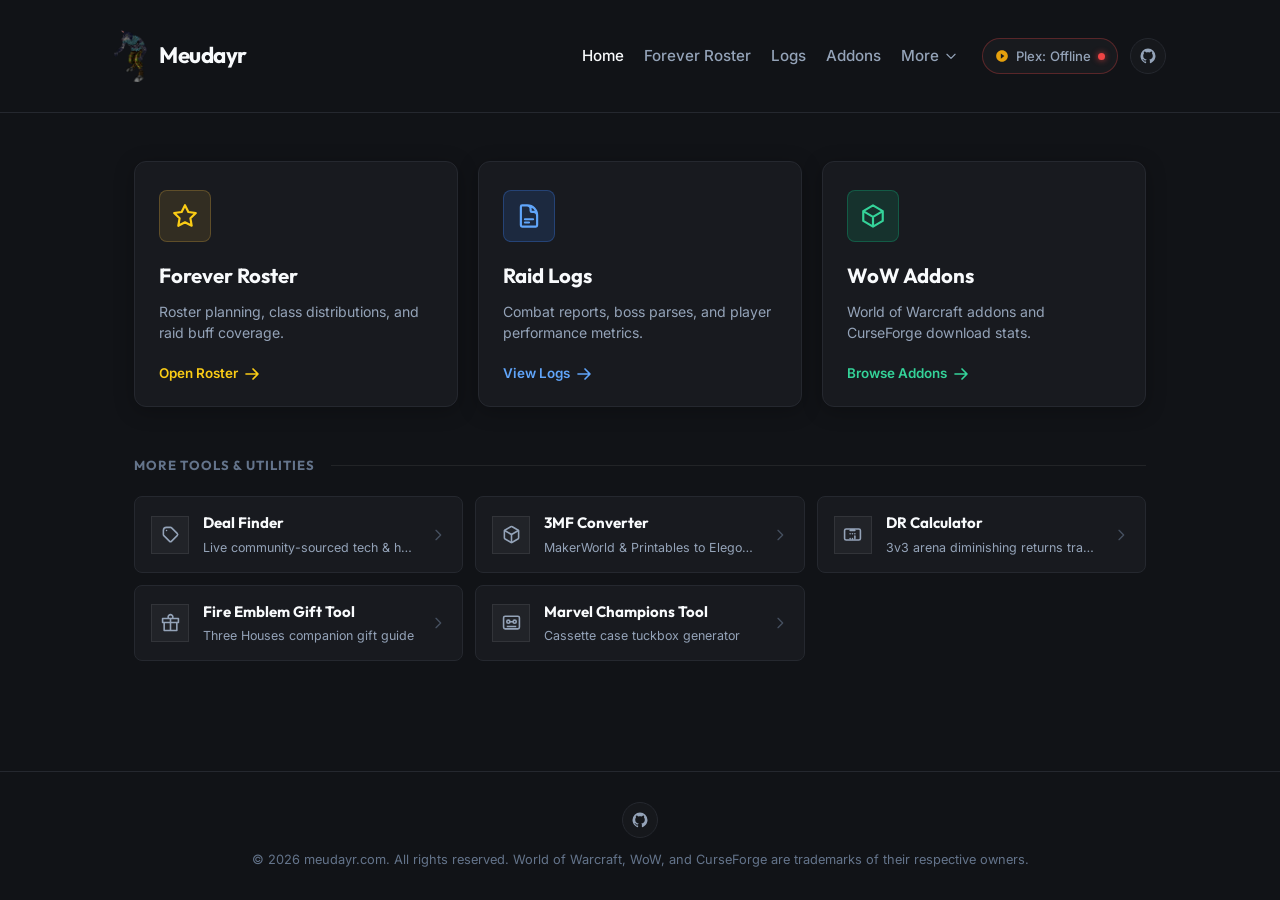
==== commit 2be24fc0: "Remove hub page header, remove card pills, and streamline descriptions" ====
--- a/index.html
+++ b/index.html
@@ -72,12 +72,6 @@
   <main>
     <section class="hub-section">
       <div class="container hub-cards-container">
-        
-        <!-- Hub Header -->
-        <div class="hub-hero-header">
-          <h1>Meudayr</h1>
-          <p>World of Warcraft tools, guild management, raid analytics, and utilities.</p>
-        </div>
 
         <!-- Main 3 Featured Cards -->
         <div class="hub-main-grid">
@@ -88,10 +82,9 @@
               <div class="hub-main-icon icon-forever">
                 <svg viewBox="0 0 24 24" fill="none" stroke="currentColor" stroke-width="2"><path stroke-linecap="round" stroke-linejoin="round" d="M12 2L15.09 8.26L22 9.27L17 14.14L18.18 21.02L12 17.77L5.82 21.02L7 14.14L2 9.27L8.91 8.26L12 2Z"/></svg>
               </div>
-              <span class="hub-main-badge" style="color: #facc15; border-color: rgba(250, 204, 21, 0.25);">Featured</span>
             </div>
             <h2 class="hub-main-title">Forever Roster</h2>
-            <p class="hub-main-desc">WoW Forever guild character planner with real-time class distributions, raid readiness benchmarks, and raid-wide buff analysis.</p>
+            <p class="hub-main-desc">Roster planning, class distributions, and raid buff coverage.</p>
             <div class="hub-main-footer" style="color: #facc15;">
               <span>Open Roster</span>
               <svg viewBox="0 0 24 24" fill="none" stroke="currentColor" stroke-width="2.5"><path stroke-linecap="round" stroke-linejoin="round" d="M13.5 4.5L21 12m0 0l-7.5 7.5M21 12H3"/></svg>
@@ -104,10 +97,9 @@
               <div class="hub-main-icon icon-logs">
                 <svg viewBox="0 0 24 24" fill="none" stroke="currentColor" stroke-width="2"><path stroke-linecap="round" stroke-linejoin="round" d="M19.5 14.25v-2.625a3.375 3.375 0 00-3.375-3.375h-1.5A1.125 1.125 0 0113.5 7.125v-1.5a3.375 3.375 0 00-3.375-3.375H8.25m0 12.75h7.5m-7.5 3H12M10.5 2.25H5.625c-.621 0-1.125.504-1.125 1.125v17.25c0 .621.504 1.125 1.125 1.125h12.75c.621 0 1.125-.504 1.125-1.125V11.25a9 9 0 00-9-9z"/></svg>
               </div>
-              <span class="hub-main-badge" style="color: #60a5fa; border-color: rgba(96, 165, 250, 0.25);">WarcraftLogs</span>
             </div>
             <h2 class="hub-main-title">Raid Logs</h2>
-            <p class="hub-main-desc">Latest guild WarcraftLogs combat reports, parses, boss encounters, wipes, and deep character performance metrics.</p>
+            <p class="hub-main-desc">Combat reports, boss parses, and player performance metrics.</p>
             <div class="hub-main-footer" style="color: #60a5fa;">
               <span>View Logs</span>
               <svg viewBox="0 0 24 24" fill="none" stroke="currentColor" stroke-width="2.5"><path stroke-linecap="round" stroke-linejoin="round" d="M13.5 4.5L21 12m0 0l-7.5 7.5M21 12H3"/></svg>
@@ -120,10 +112,9 @@
               <div class="hub-main-icon icon-addons">
                 <svg viewBox="0 0 24 24" fill="none" stroke="currentColor" stroke-width="2"><path stroke-linecap="round" stroke-linejoin="round" d="M21 7.5l-9-5.25L3 7.5m18 0l-9 5.25m9-5.25v9l-9 5.25M3 7.5l9 5.25M3 7.5v9l9 5.25m0-9v9"/></svg>
               </div>
-              <span class="hub-main-badge" style="color: #34d399; border-color: rgba(52, 211, 153, 0.25);">CurseForge</span>
             </div>
             <h2 class="hub-main-title">WoW Addons</h2>
-            <p class="hub-main-desc">Suite of published World of Warcraft addons with live download tracking, version info, and release updates.</p>
+            <p class="hub-main-desc">World of Warcraft addons and CurseForge download stats.</p>
             <div class="hub-main-footer" style="color: #34d399;">
               <span>Browse Addons</span>
               <svg viewBox="0 0 24 24" fill="none" stroke="currentColor" stroke-width="2.5"><path stroke-linecap="round" stroke-linejoin="round" d="M13.5 4.5L21 12m0 0l-7.5 7.5M21 12H3"/></svg>
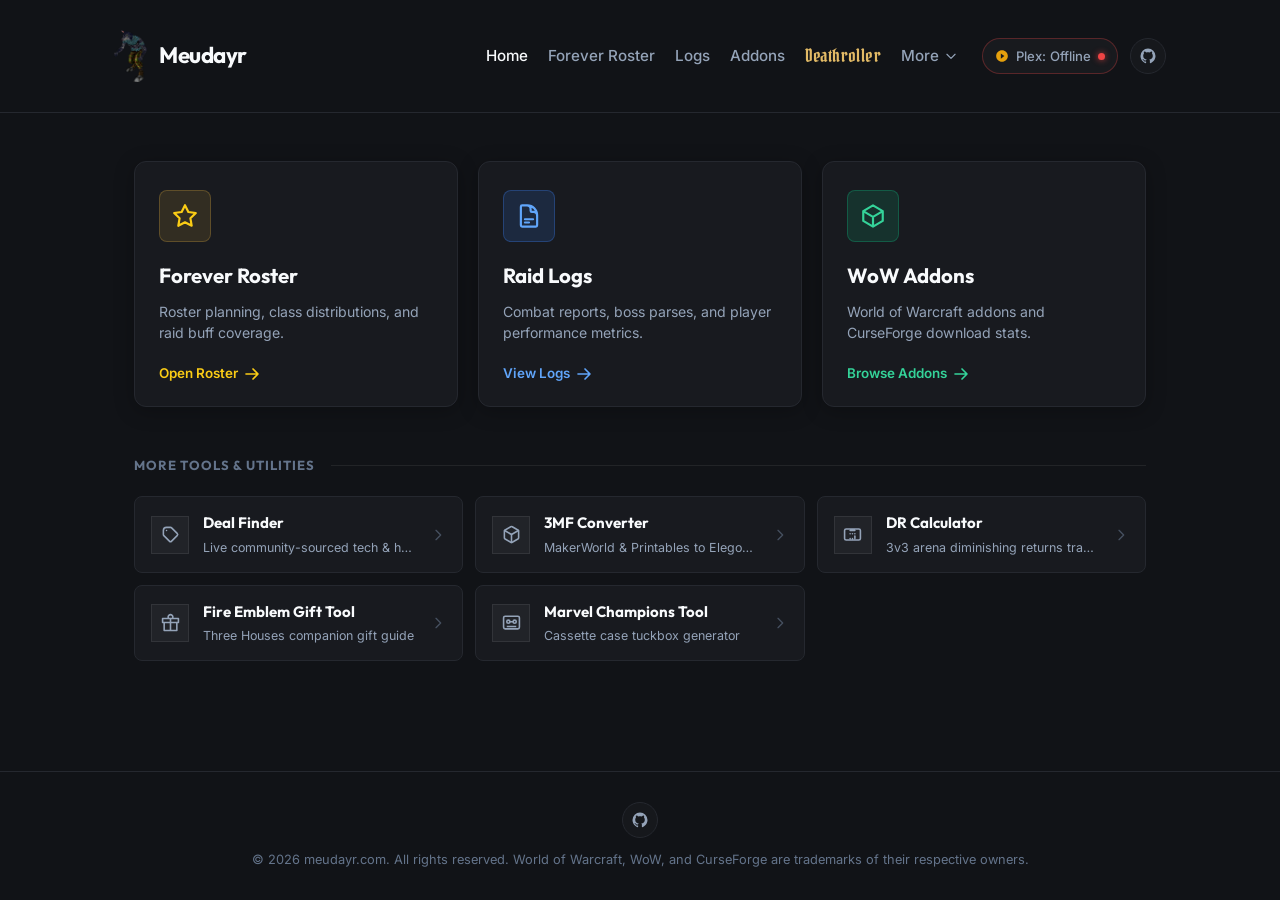
==== commit 39e839e8: "Remove top banner and add pirate-styled Deathroller nav link" ====
--- a/index.html
+++ b/index.html
@@ -26,6 +26,7 @@
           <a href="forever.html" class="nav-link" id="nav-forever-link">Forever Roster</a>
           <a href="logs.html" class="nav-link" id="nav-logs-link">Logs</a>
           <a href="addons.html" class="nav-link" id="nav-addons-link">Addons</a>
+          <a href="deathroller.html" class="nav-link nav-deathroller" id="nav-deathroller-link">Deathroller</a>
           <div class="nav-dropdown" id="nav-more-dropdown">
             <button type="button" class="nav-dropdown-trigger nav-link" aria-expanded="false" aria-haspopup="true" id="nav-more-btn">
               <span>More</span>
--- a/style.css
+++ b/style.css
@@ -3,7 +3,7 @@
    WoW Druid/Tauren themed styling with solid colors, clean cards, and flat interfaces.
 */
 
-@import url('https://fonts.googleapis.com/css2?family=Inter:wght@400;500;600&family=Outfit:wght@600;700;800&display=swap');
+@import url('https://fonts.googleapis.com/css2?family=Inter:wght@400;500;600&family=Outfit:wght@600;700;800&family=Pirata+One&display=swap');
 
 :root {
   --bg-color: #111317;
@@ -100,6 +100,7 @@
 
 .nav-menu {
   display: flex;
+  align-items: center;
   gap: 20px;
 }
 
@@ -114,6 +115,18 @@
 .nav-link:hover, .nav-link.active {
   color: var(--text-main);
 }
+.nav-link.nav-deathroller {
+  font-family: 'Pirata One', var(--font-display), serif;
+  font-size: 1.15rem;
+  letter-spacing: 0.4px;
+  color: #e2ba66;
+}
+
+.nav-link.nav-deathroller:hover,
+.nav-link.nav-deathroller.active {
+  color: #f3d285;
+}
+
 /* Navigation Dropdown ("More" Menu) */
 .nav-dropdown {
   position: relative;
